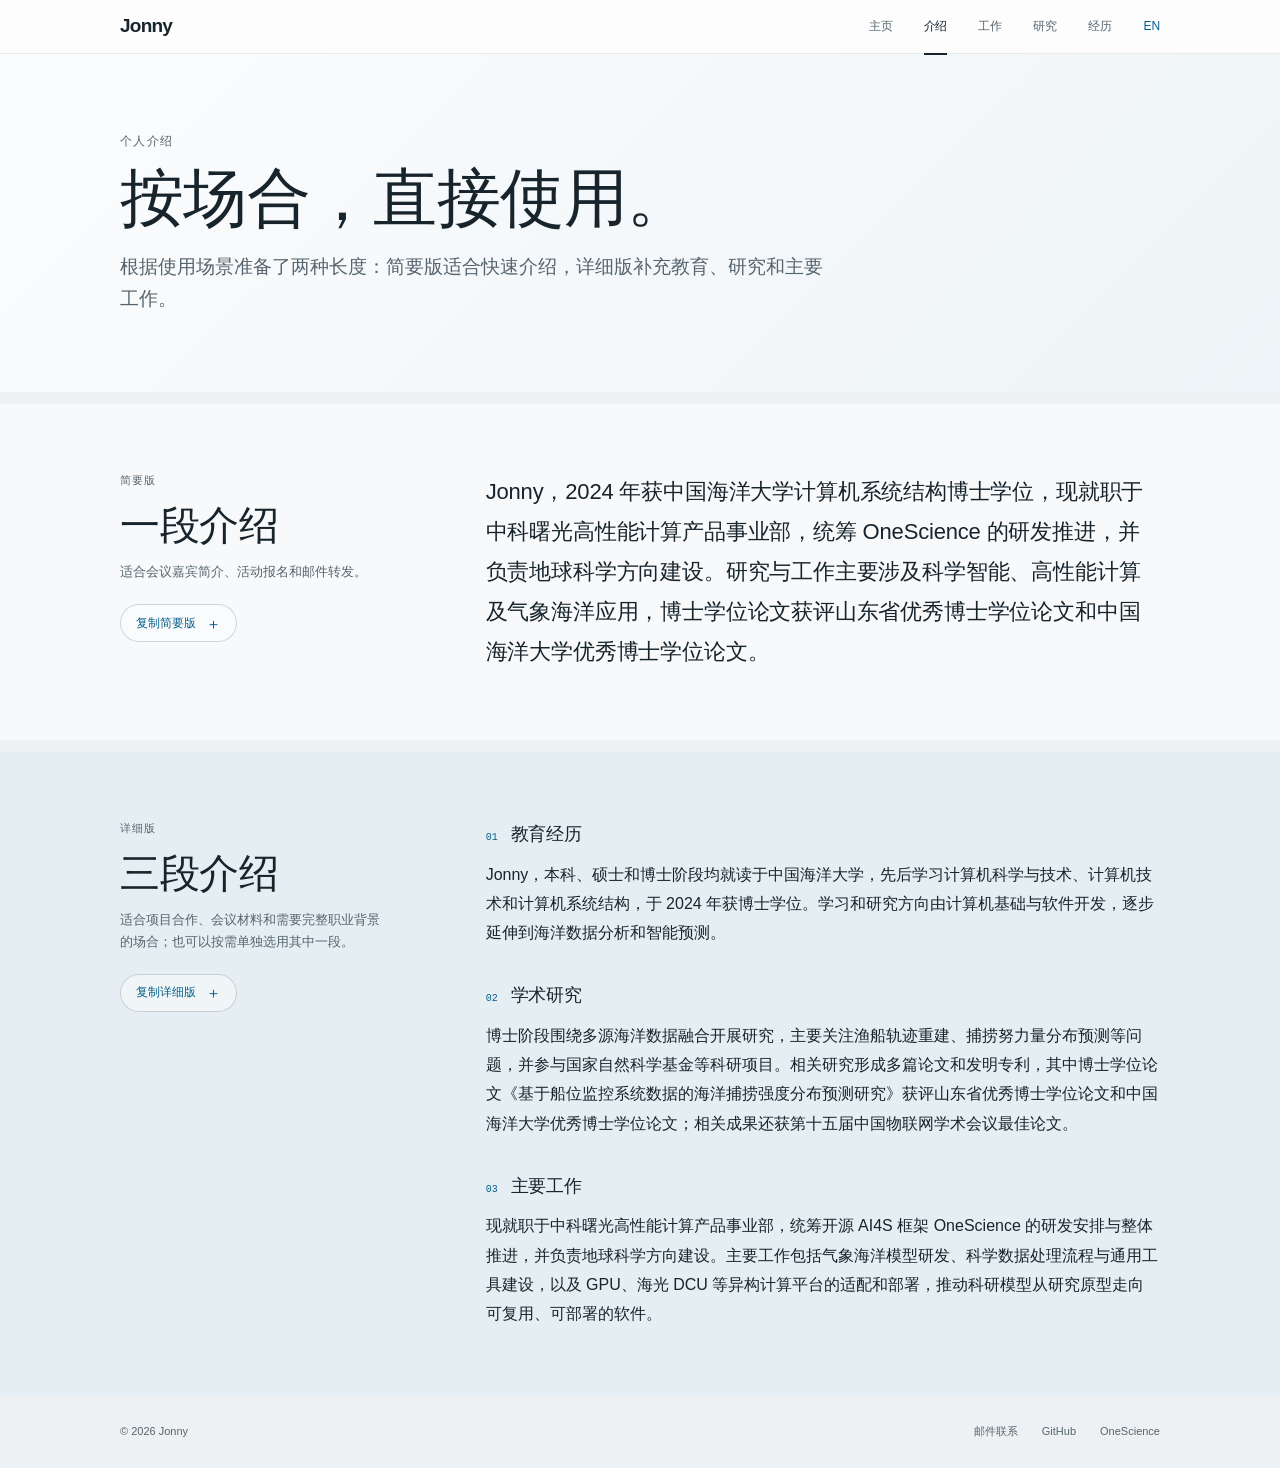
==== about/index.html @ b1bbe064 "Harmonize palette and add reusable bio" ====
<!doctype html>
<html lang="zh-CN">
  <head>
    <meta charset="utf-8">
    <meta name="viewport" content="width=device-width, initial-scale=1">
    <meta name="description" content="可直接使用的简要版与详细版个人介绍，涵盖教育经历、学术研究和主要工作。">
    <meta name="author" content="Jonny">
    <meta name="theme-color" content="#eef1f3">
    <title>个人介绍｜Jonny</title>
    <link rel="canonical" href="https://zhaozhongningouc.github.io/about/">
    <link rel="alternate" hreflang="en" href="https://zhaozhongningouc.github.io/en/about/">
    <link rel="alternate" hreflang="zh-CN" href="https://zhaozhongningouc.github.io/about/">
    <link rel="alternate" hreflang="x-default" href="https://zhaozhongningouc.github.io/about/">

    <link rel="stylesheet" href="/assets/css/styles.css">
    <meta property="og:type" content="website">
    <meta property="og:url" content="https://zhaozhongningouc.github.io/about/">
    <meta property="og:title" content="个人介绍｜Jonny">
    <meta property="og:description" content="可直接使用的简要版与详细版个人介绍，涵盖教育经历、学术研究和主要工作。">
    <meta property="og:image" content="https://zhaozhongningouc.github.io/assets/images/og-v4.png">
    <meta property="og:image:width" content="1200">
    <meta property="og:image:height" content="630">
    <meta property="og:locale" content="zh_CN">
    <meta property="og:locale:alternate" content="en_US">
    <meta name="twitter:card" content="summary_large_image">
    <meta name="twitter:title" content="个人介绍｜Jonny">
    <meta name="twitter:description" content="可直接使用的简要版与详细版个人介绍，涵盖教育经历、学术研究和主要工作。">
    <meta name="twitter:image" content="https://zhaozhongningouc.github.io/assets/images/og-v4.png">
    <script type="application/ld+json">{"@context":"https://schema.org","@type":"ProfilePage","name":"个人介绍｜Jonny","url":"https://zhaozhongningouc.github.io/about/","mainEntity":{"@type":"Person","name":"Jonny","url":"https://zhaozhongningouc.github.io/"}}</script>
    <script defer src="/assets/js/main.js"></script>
  </head>
  <body data-page="about" data-lang="zh">

    <a class="skip-link" href="#main-content">跳到主要内容</a>
    <header class="site-header">
      <div class="site-nav container">
        <a class="wordmark" href="/" aria-label="Jonny — 主页">Jonny</a>
        <button class="nav-toggle" type="button" aria-expanded="false" aria-controls="nav-menu">
          <span class="nav-toggle__label">菜单</span>
          <span class="nav-toggle__icon" aria-hidden="true"><i></i><i></i></span>
        </button>
        <nav class="nav-menu" id="nav-menu" aria-label="主要导航">

        <a class="nav-link" href="/">
          主页
        </a>
        <a class="nav-link" href="/about/" aria-current="page">
          介绍
        </a>
        <a class="nav-link" href="/work/">
          工作
        </a>
        <a class="nav-link" href="/research/">
          研究
        </a>
        <a class="nav-link" href="/experience/">
          经历
        </a>
          <a class="language-link" href="/en/about/" hreflang="en" aria-label="切换到英文版">EN</a>
        </nav>
      </div>
    </header>

    <main class="about-main" id="main-content">
      <header class="about-hero">
        <div class="container about-hero__inner">
          <p class="eyebrow">个人介绍</p>
          <h1>按场合，直接使用。</h1>
          <p>根据使用场景准备了两种长度：简要版适合快速介绍，详细版补充教育、研究和主要工作。</p>
        </div>
      </header>
      <section class="bio-section bio-section--brief" aria-labelledby="bio-brief-title">
        <div class="container bio-section__inner">
          <div class="bio-section__meta">
            <p class="home-card-label">简要版</p>
            <h2 id="bio-brief-title">一段介绍</h2>
            <p>适合会议嘉宾简介、活动报名和邮件转发。</p>

  <button class="copy-button" type="button" aria-controls="bio-brief-copy" data-copy-target="bio-brief-copy" data-copy-success="已复制" data-copy-failure="请选中文字复制">
    <span class="copy-button__label" aria-live="polite">复制简要版</span><span aria-hidden="true">＋</span>
  </button>
          </div>
          <div class="bio-copy bio-copy--brief" id="bio-brief-copy">
            <p data-copy-text>Jonny，2024 年获中国海洋大学计算机系统结构博士学位，现就职于中科曙光高性能计算产品事业部，统筹 OneScience 的研发推进，并负责地球科学方向建设。研究与工作主要涉及科学智能、高性能计算及气象海洋应用，博士学位论文获评山东省优秀博士学位论文和中国海洋大学优秀博士学位论文。</p>
          </div>
        </div>
      </section>
      <section class="bio-section bio-section--detailed" aria-labelledby="bio-detailed-title">
        <div class="container bio-section__inner bio-section__inner--detailed">
          <div class="bio-section__meta">
            <p class="home-card-label">详细版</p>
            <h2 id="bio-detailed-title">三段介绍</h2>
            <p>适合项目合作、会议材料和需要完整职业背景的场合；也可以按需单独选用其中一段。</p>

  <button class="copy-button" type="button" aria-controls="bio-detailed-copy" data-copy-target="bio-detailed-copy" data-copy-success="已复制" data-copy-failure="请选中文字复制">
    <span class="copy-button__label" aria-live="polite">复制详细版</span><span aria-hidden="true">＋</span>
  </button>
          </div>
          <div class="bio-copy bio-copy--detailed" id="bio-detailed-copy">
        <article class="bio-paragraph">
          <header class="bio-paragraph__heading"><span>01</span><h3>教育经历</h3></header>
          <p data-copy-text>Jonny，本科、硕士和博士阶段均就读于中国海洋大学，先后学习计算机科学与技术、计算机技术和计算机系统结构，于 2024 年获博士学位。学习和研究方向由计算机基础与软件开发，逐步延伸到海洋数据分析和智能预测。</p>
        </article>
        <article class="bio-paragraph">
          <header class="bio-paragraph__heading"><span>02</span><h3>学术研究</h3></header>
          <p data-copy-text>博士阶段围绕多源海洋数据融合开展研究，主要关注渔船轨迹重建、捕捞努力量分布预测等问题，并参与国家自然科学基金等科研项目。相关研究形成多篇论文和发明专利，其中博士学位论文《基于船位监控系统数据的海洋捕捞强度分布预测研究》获评山东省优秀博士学位论文和中国海洋大学优秀博士学位论文；相关成果还获第十五届中国物联网学术会议最佳论文。</p>
        </article>
        <article class="bio-paragraph">
          <header class="bio-paragraph__heading"><span>03</span><h3>主要工作</h3></header>
          <p data-copy-text>现就职于中科曙光高性能计算产品事业部，统筹开源 AI4S 框架 OneScience 的研发安排与整体推进，并负责地球科学方向建设。主要工作包括气象海洋模型研发、科学数据处理流程与通用工具建设，以及 GPU、海光 DCU 等异构计算平台的适配和部署，推动科研模型从研究原型走向可复用、可部署的软件。</p>
        </article></div>
        </div>
      </section>
    </main>

    <footer class="site-footer">
      <div class="container footer-inner">
        <p>© 2026 Jonny</p>
        <div class="footer-links">
          <a href="mailto:zhaozhn@sugon.com">邮件联系</a>
          <a href="https://github.com/ZhaoZhongningOUC" target="_blank" rel="noreferrer">GitHub</a>
          <a href="https://gitee.com/onescience-ai/onescience" target="_blank" rel="noreferrer">OneScience</a>
        </div>
      </div>
    </footer>
  </body>
</html>
---- assets/css/styles.css ----
:root {
  --ink: #18242c;
  --ink-secondary: #56646d;
  --ink-tertiary: #64717a;
  --line: #d2d2d7;
  --line-soft: #e8e8ed;
  --surface: #ffffff;
  --surface-muted: #eef1f3;
  --hero-start: #fbfcfd;
  --hero-end: #eef4f7;
  --panel-status: #f7f9fa;
  --panel-blue: #e5eff3;
  --panel-work: #dde8ec;
  --panel-soft: #eef1f2;
  --panel-warm: #f2eee7;
  --blue: #075f8c;
  --blue-hover: #064b70;
  --brand-red: #a9272d;
  --container: 1040px;
  --reading: 740px;
  --header-height: 54px;
  --font-sans: -apple-system, BlinkMacSystemFont, "SF Pro Text", "PingFang SC", "Hiragino Sans GB", "Segoe UI", "Microsoft YaHei UI", "Microsoft YaHei", "Noto Sans CJK SC", "Noto Sans SC", Arial, sans-serif;
  --font-display: ui-rounded, "SF Pro Rounded", "SF Pro Display", "SF Pro SC", "PingFang SC", -apple-system, BlinkMacSystemFont, "Hiragino Sans GB", "Microsoft YaHei UI", sans-serif;
  --font-zh: "SF Pro SC", "PingFang SC", -apple-system, BlinkMacSystemFont, "Hiragino Sans GB", "Microsoft YaHei UI", "Microsoft YaHei", "Noto Sans CJK SC", sans-serif;
  --font-mono: "SFMono-Regular", Consolas, "Liberation Mono", monospace;
}

*,
*::before,
*::after {
  box-sizing: border-box;
}

html {
  scroll-behavior: smooth;
  text-size-adjust: 100%;
}

body {
  margin: 0;
  background: var(--surface-muted);
  color: var(--ink);
  font-family: var(--font-sans);
  font-size: 16px;
  -webkit-font-smoothing: antialiased;
  font-synthesis: none;
  line-height: 1.6;
  text-rendering: optimizeLegibility;
}

body.menu-open {
  overflow: hidden;
}

html[lang="zh-CN"] body {
  font-family: var(--font-zh);
}

img {
  display: block;
  max-width: 100%;
}

a {
  color: inherit;
  text-decoration: none;
}

button,
input,
textarea {
  font: inherit;
}

button {
  color: inherit;
}

h1,
h2,
h3,
p,
figure,
dl,
dd,
ol,
ul {
  margin: 0;
}

.sr-only {
  position: absolute;
  width: 1px;
  height: 1px;
  overflow: hidden;
  padding: 0;
  border: 0;
  margin: -1px;
  clip: rect(0, 0, 0, 0);
  white-space: nowrap;
}

ol,
ul {
  padding: 0;
  list-style: none;
}

.container {
  width: min(calc(100% - 48px), var(--container));
  margin-inline: auto;
}

.skip-link {
  position: fixed;
  z-index: 200;
  top: 10px;
  left: 12px;
  padding: 9px 14px;
  border-radius: 8px;
  background: var(--ink);
  color: white;
  font-size: 13px;
  font-weight: 600;
  transform: translateY(-150%);
  transition: transform 160ms ease;
}

.skip-link:focus {
  transform: translateY(0);
}

:focus-visible {
  border-radius: 4px;
  outline: 3px solid rgba(0, 102, 204, 0.35);
  outline-offset: 3px;
}

.site-header {
  position: sticky;
  z-index: 100;
  top: 0;
  height: var(--header-height);
  border-bottom: 1px solid rgba(0, 0, 0, 0.08);
  background: rgba(255, 255, 255, 0.86);
  -webkit-backdrop-filter: saturate(180%) blur(18px);
  backdrop-filter: saturate(180%) blur(18px);
}

.site-nav {
  display: flex;
  height: 100%;
  align-items: center;
  justify-content: space-between;
}

.wordmark {
  color: var(--ink);
  font-size: 19px;
  font-weight: 650;
  letter-spacing: -0.04em;
}

.nav-menu {
  display: flex;
  align-items: center;
  gap: 31px;
}

.nav-link,
.language-link {
  position: relative;
  color: var(--ink-secondary);
  font-size: 12px;
  font-weight: 500;
  letter-spacing: -0.01em;
  transition: color 160ms ease;
}

.nav-link:hover,
.language-link:hover,
.nav-link[aria-current="page"] {
  color: var(--ink);
}

.nav-link[aria-current="page"]::after {
  position: absolute;
  right: 0;
  bottom: -19px;
  left: 0;
  height: 2px;
  background: var(--ink);
  content: "";
}

.language-link {
  padding-left: 1px;
  color: var(--blue);
}

.nav-toggle {
  display: none;
  align-items: center;
  gap: 9px;
  padding: 8px 0;
  border: 0;
  background: transparent;
  cursor: pointer;
  font-size: 12px;
}

.nav-toggle__icon {
  position: relative;
  display: block;
  width: 17px;
  height: 12px;
}

.nav-toggle__icon i {
  position: absolute;
  right: 0;
  width: 17px;
  height: 1px;
  background: currentColor;
  transition: transform 180ms ease, top 180ms ease;
}

.nav-toggle__icon i:first-child {
  top: 3px;
}

.nav-toggle__icon i:last-child {
  top: 9px;
}

.nav-toggle[aria-expanded="true"] .nav-toggle__icon i:first-child {
  top: 6px;
  transform: rotate(45deg);
}

.nav-toggle[aria-expanded="true"] .nav-toggle__icon i:last-child {
  top: 6px;
  transform: rotate(-45deg);
}

.eyebrow {
  color: var(--ink-secondary);
  font-size: 12px;
  font-weight: 600;
  letter-spacing: 0.11em;
  text-transform: uppercase;
}

.home-headline,
.about-hero h1,
.bio-section__meta h2,
.page-heading h1,
.section-body > h3,
.publication-group > h3,
.featured-award h3 {
  text-wrap: balance;
}

.wordmark,
.home-copy h1,
.home-headline,
.home-status-main strong,
.home-feature-copy h2,
.about-hero h1,
.bio-section__meta h2,
.bio-paragraph h3,
.page-heading h1,
.section-body > h3,
.publication-group > h3,
.featured-award h3 {
  font-family: var(--font-display);
}

html[lang="zh-CN"] .home-copy h1,
html[lang="zh-CN"] .home-headline,
html[lang="zh-CN"] .about-hero h1,
html[lang="zh-CN"] .bio-section__meta h2,
html[lang="zh-CN"] .bio-paragraph h3,
html[lang="zh-CN"] .page-heading h1,
html[lang="zh-CN"] .section-body > h3,
html[lang="zh-CN"] .research-row__content h3,
html[lang="zh-CN"] .timeline-row h3,
html[lang="zh-CN"] .program-row h3,
html[lang="zh-CN"] .award-row h3,
html[lang="zh-CN"] .featured-award h3,
html[lang="zh-CN"] .patent-row h3 {
  letter-spacing: -0.01em;
}

.home-copy {
  max-width: 760px;
  animation: fade-up 620ms both cubic-bezier(0.22, 1, 0.36, 1);
}

.home-copy h1 {
  margin-top: 13px;
  font-size: clamp(58px, 7.2vw, 78px);
  font-weight: 650;
  letter-spacing: -0.075em;
  line-height: 0.95;
}

.home-copy h1 span {
  color: var(--brand-red);
}

.home-headline {
  max-width: 620px;
  margin-top: 20px;
  font-size: clamp(25px, 3vw, 36px);
  font-weight: 560;
  letter-spacing: -0.045em;
  line-height: 1.16;
}

.home-actions,
.section-links {
  display: flex;
  flex-wrap: wrap;
  align-items: center;
  gap: 14px 25px;
  margin-top: 21px;
}

.primary-link,
.text-link {
  display: inline-flex;
  align-items: center;
  gap: 7px;
  color: var(--blue);
  font-size: 14px;
  font-weight: 520;
  transition: color 160ms ease;
}

.primary-link {
  padding: 9px 17px;
  border-radius: 999px;
  background: var(--blue);
  color: white;
}

.primary-link:hover {
  background: var(--blue-hover);
}

.text-link:hover {
  color: var(--blue-hover);
  text-decoration: underline;
  text-underline-offset: 4px;
}

.primary-link span,
.text-link span:last-child {
  transition: transform 160ms ease;
}

.primary-link:hover span,
.text-link:hover span:last-child {
  transform: translate(2px, -2px);
}

.home-portrait {
  overflow: hidden;
  width: 218px;
  aspect-ratio: 4 / 5;
  border-radius: 28px;
  background: rgba(255, 255, 255, 0.72);
  box-shadow: 0 12px 34px rgba(18, 48, 86, 0.1);
  animation: fade-up 620ms 90ms both cubic-bezier(0.22, 1, 0.36, 1);
}

.home-portrait img {
  width: 100%;
  height: 100%;
  object-fit: cover;
  object-position: 50% 35%;
}

.home-status-item {
  display: flex;
  min-height: 178px;
  flex-direction: column;
  padding: 24px 26px;
  border-radius: 22px;
  transition: background-color 180ms ease;
}

.home-status-item:hover {
  background: var(--surface-muted);
}

.home-status-main {
  margin-top: 17px;
}

.home-status-main strong {
  display: block;
  font-size: clamp(23px, 3vw, 31px);
  font-weight: 620;
  letter-spacing: -0.045em;
  line-height: 1.12;
}

html[lang="zh-CN"] .home-status-main strong {
  letter-spacing: -0.015em;
}

.home-status-main p {
  margin-top: 6px;
  color: var(--ink-secondary);
  font-size: 14px;
  line-height: 1.5;
}

.home-status-link {
  display: flex;
  align-items: center;
  justify-content: space-between;
  gap: 18px;
  margin-top: auto;
  padding-top: 20px;
  color: var(--blue);
  font-size: 12px;
  font-weight: 560;
}

.home-status-link span {
  font-size: 16px;
  transition: transform 180ms ease;
}

.home-status-item:hover .home-status-link span {
  transform: translateX(4px);
}

.home-card-label {
  color: var(--ink-secondary);
  font-size: 11px;
  font-weight: 600;
  letter-spacing: 0.08em;
  text-transform: uppercase;
}

/* Homepage: full-width editorial sections, following Apple's homepage rhythm. */
.home-main {
  display: grid;
  gap: 12px;
  background: var(--surface-muted);
}

.home-hero {
  display: block;
  min-height: 0;
  padding: 0;
  border-radius: 0;
  background: linear-gradient(135deg, var(--hero-start) 8%, var(--hero-end) 100%);
}

.home-hero__inner {
  display: grid;
  min-height: 370px;
  align-items: center;
  gap: clamp(44px, 7vw, 80px);
  grid-template-columns: minmax(0, 1fr) 218px;
  padding-block: clamp(42px, 5vw, 56px);
}

.home-status-section {
  background: var(--panel-status);
}

.home-status-row {
  display: grid;
  gap: clamp(48px, 9vw, 110px);
  grid-template-columns: repeat(2, minmax(0, 1fr));
  padding-block: 34px;
}

.home-status-item {
  min-height: 142px;
  padding: 0;
  border-radius: 0;
}

.home-status-item:hover {
  background: transparent;
}

.home-status-main {
  margin-top: 14px;
}

.home-status-main strong {
  font-weight: 620;
}

.home-status-link {
  justify-content: flex-start;
  width: fit-content;
  gap: 9px;
  padding-top: 17px;
}

.home-feature-section {
  background: var(--surface);
}

.home-feature-section--research {
  background: var(--panel-blue);
}

.home-feature-section--work {
  background: var(--panel-work);
}

.home-feature-section--recognition {
  background: var(--panel-warm);
}

.home-feature-inner {
  display: grid;
  min-height: 310px;
  align-items: center;
  gap: clamp(54px, 8vw, 100px);
  grid-template-columns: minmax(0, 0.9fr) minmax(0, 1.1fr);
  padding-block: clamp(42px, 5.2vw, 58px);
}

.home-feature-copy h2 {
  max-width: 480px;
  margin-top: 15px;
  font-size: clamp(34px, 4.5vw, 48px);
  font-weight: 620;
  letter-spacing: -0.052em;
  line-height: 1.06;
  text-wrap: balance;
}

html[lang="zh-CN"] .home-feature-copy h2 {
  letter-spacing: -0.015em;
}

.home-feature-copy > p {
  max-width: 500px;
  margin-top: 15px;
  color: var(--ink-secondary);
  font-size: 14px;
  line-height: 1.68;
}

.home-feature-link {
  display: inline-flex;
  align-items: center;
  gap: 8px;
  margin-top: 20px;
  color: var(--blue);
  font-size: 13px;
  font-weight: 560;
}

.home-feature-link span {
  font-size: 17px;
  transition: transform 180ms ease;
}

.home-feature-inner:hover .home-feature-link span {
  transform: translateX(4px);
}

.home-feature-details {
  display: grid;
  gap: clamp(24px, 4vw, 52px);
  grid-template-columns: repeat(3, minmax(0, 1fr));
}

.home-feature-stats dt {
  color: var(--blue);
  font-family: var(--font-display);
  font-size: clamp(42px, 6vw, 60px);
  font-weight: 650;
  letter-spacing: -0.06em;
  line-height: 0.95;
}

.home-feature-stats dd {
  margin-top: 10px;
  color: var(--ink-secondary);
  font-size: 12px;
  line-height: 1.45;
}

.home-feature-list li {
  display: flex;
  min-width: 0;
  flex-direction: column;
  gap: 11px;
}

.home-feature-list span {
  order: -1;
  color: var(--ink-tertiary);
  font-family: var(--font-mono);
  font-size: 10px;
}

.home-feature-list strong {
  font-size: clamp(16px, 2vw, 20px);
  font-weight: 600;
  letter-spacing: -0.025em;
  line-height: 1.38;
}

html[lang="zh-CN"] .home-feature-list strong {
  letter-spacing: -0.01em;
}

.about-main {
  display: grid;
  gap: 12px;
  background: var(--surface-muted);
}

.about-hero {
  background: linear-gradient(135deg, var(--hero-start), var(--hero-end));
}

.about-hero__inner {
  padding-block: clamp(54px, 7vw, 78px);
}

.about-hero h1 {
  max-width: 760px;
  margin-top: 15px;
  font-size: clamp(43px, 6vw, 64px);
  font-weight: 620;
  letter-spacing: -0.06em;
  line-height: 1.02;
}

.about-hero p:last-child {
  max-width: 710px;
  margin-top: 20px;
  color: var(--ink-secondary);
  font-size: clamp(16px, 2vw, 19px);
  line-height: 1.65;
}

.bio-section {
  background: var(--panel-status);
}

.bio-section--detailed {
  background: var(--panel-blue);
}

.bio-section__inner {
  display: grid;
  align-items: start;
  gap: clamp(52px, 8vw, 100px);
  grid-template-columns: minmax(190px, 0.65fr) minmax(0, 1.65fr);
  padding-block: clamp(46px, 6vw, 68px);
}

.bio-section__meta h2 {
  margin-top: 14px;
  font-size: clamp(29px, 4vw, 40px);
  font-weight: 620;
  letter-spacing: -0.045em;
  line-height: 1.08;
}

.bio-section__meta > p:not(.home-card-label) {
  max-width: 330px;
  margin-top: 14px;
  color: var(--ink-secondary);
  font-size: 13px;
  line-height: 1.65;
}

.copy-button {
  display: none;
}

.js .copy-button {
  display: inline-flex;
  min-height: 38px;
  align-items: center;
  gap: 10px;
  margin-top: 22px;
  padding: 8px 15px;
  border: 1px solid rgba(24, 36, 44, 0.18);
  border-radius: 999px;
  background: rgba(255, 255, 255, 0.42);
  color: var(--blue);
  cursor: pointer;
  font-size: 12px;
  font-weight: 560;
  transition: background-color 160ms ease, border-color 160ms ease, color 160ms ease;
}

.copy-button:hover {
  border-color: rgba(7, 95, 140, 0.34);
  background: rgba(255, 255, 255, 0.72);
  color: var(--blue-hover);
}

.copy-button:disabled {
  cursor: default;
}

.copy-button > span:last-child {
  font-size: 15px;
  line-height: 1;
}

.bio-copy {
  max-width: 760px;
}

.bio-copy--brief > p {
  font-size: clamp(18px, 2.4vw, 22px);
  letter-spacing: -0.022em;
  line-height: 1.82;
}

html[lang="zh-CN"] .bio-copy--brief > p {
  letter-spacing: -0.008em;
}

.bio-copy--detailed {
  display: grid;
  gap: 34px;
}

.bio-paragraph__heading {
  display: flex;
  align-items: baseline;
  gap: 13px;
}

.bio-paragraph__heading > span {
  color: var(--blue);
  font-family: var(--font-mono);
  font-size: 10px;
}

.bio-paragraph h3 {
  font-size: 18px;
  font-weight: 600;
  letter-spacing: -0.025em;
}

.bio-paragraph > p {
  margin-top: 11px;
  color: var(--ink);
  font-size: 16px;
  line-height: 1.82;
}

.page-heading {
  padding-top: 12px;
  background: transparent;
}

.page-heading__inner {
  max-width: var(--container);
  padding: clamp(34px, 5vw, 50px);
  border-radius: 28px;
  background: var(--surface);
  animation: fade-up 620ms both cubic-bezier(0.22, 1, 0.36, 1);
}

.page-heading--compact .page-heading__inner {
  padding-block: clamp(32px, 4vw, 42px);
}

.page-heading h1 {
  max-width: 850px;
  font-size: clamp(40px, 5.6vw, 58px);
  font-weight: 620;
  letter-spacing: -0.055em;
  line-height: 1.05;
}

.page-heading p:last-child {
  max-width: 720px;
  margin-top: 16px;
  color: var(--ink-secondary);
  font-size: clamp(16px, 1.8vw, 19px);
  letter-spacing: -0.025em;
  line-height: 1.55;
}

.resume-content {
  display: grid;
  gap: 12px;
  padding-block: 12px 48px;
}

.resume-section {
  --item-bg: var(--surface-muted);
  display: grid;
  gap: 28px;
  grid-template-columns: 150px minmax(0, 1fr);
  padding: clamp(28px, 4vw, 40px);
  border: 0;
  border-radius: 28px;
  background: var(--surface);
  scroll-margin-top: calc(var(--header-height) + 14px);
  animation: fade-up 560ms both cubic-bezier(0.22, 1, 0.36, 1);
}

.panel--white {
  background: var(--surface);
}

.panel--blue {
  --item-bg: rgba(255, 255, 255, 0.68);
  background: var(--panel-blue);
}

.panel--soft {
  --item-bg: rgba(255, 255, 255, 0.72);
  background: var(--panel-soft);
}

.resume-section:nth-child(2) {
  animation-delay: 70ms;
}

.resume-section:nth-child(3) {
  animation-delay: 110ms;
}

.resume-section:nth-child(4) {
  animation-delay: 150ms;
}

.section-label {
  color: var(--ink-secondary);
  font-size: 11px;
  font-weight: 600;
  letter-spacing: 0.06em;
  text-transform: uppercase;
}

.section-body {
  min-width: 0;
  max-width: none;
}

.section-body > h3,
.publication-group > h3 {
  font-size: clamp(28px, 3.5vw, 38px);
  font-weight: 600;
  letter-spacing: -0.052em;
  line-height: 1.08;
}

.section-lead {
  margin-top: 16px;
  color: var(--ink-secondary);
  font-size: 17px;
  letter-spacing: -0.018em;
  line-height: 1.7;
}

.organization-line {
  display: flex;
  align-items: center;
  gap: 8px;
  margin-top: 12px;
  color: var(--ink-secondary);
  font-size: 13px;
}

.organization-line strong {
  color: var(--ink);
  font-weight: 560;
}

.role-block {
  display: grid;
  gap: 16px;
  grid-template-columns: 96px minmax(0, 1fr);
  margin-top: 22px;
  padding: 18px;
  border: 0;
  border-radius: 17px;
  background: var(--item-bg);
}

.role-block > span {
  color: var(--ink-secondary);
  font-size: 12px;
}

.role-block p {
  font-size: 15px;
  line-height: 1.7;
}

.fact-list {
  display: grid;
  gap: 8px;
  margin-top: 24px;
  grid-template-columns: repeat(3, minmax(0, 1fr));
}

.fact-item {
  padding: 16px;
  border-radius: 16px;
  background: var(--item-bg);
}

.fact-item + .fact-item {
  padding-left: 16px;
  border-left: 0;
}

.fact-item dt {
  font-size: 21px;
  font-weight: 560;
  letter-spacing: -0.035em;
}

.fact-item dd {
  margin-top: 4px;
  color: var(--ink-secondary);
  font-size: 11px;
}

.simple-list,
.research-list,
.patent-list,
.program-list,
.award-list {
  display: grid;
  gap: 8px;
  border: 0;
}

.simple-row {
  display: grid;
  gap: 25px;
  grid-template-columns: 38px 1fr;
  padding: 17px 18px;
  border: 0;
  border-radius: 17px;
  background: var(--item-bg);
}

.simple-row > span {
  padding-top: 3px;
  color: var(--ink-tertiary);
  font-family: var(--font-mono);
  font-size: 10px;
}

.simple-row strong {
  font-size: 18px;
  font-weight: 560;
  letter-spacing: -0.025em;
}

.simple-row p {
  margin-top: 5px;
  color: var(--ink-secondary);
  font-size: 14px;
  line-height: 1.6;
}

.domain-plain-list {
  display: grid;
  gap: 8px;
  border: 0;
  grid-template-columns: repeat(2, minmax(0, 1fr));
}

.domain-plain-list li {
  padding: 15px 17px;
  border: 0;
  border-radius: 15px;
  background: var(--item-bg);
  color: var(--ink-secondary);
  font-size: 14px;
}

.domain-plain-list li:nth-child(odd) {
  padding-right: 17px;
}

.domain-plain-list li:nth-child(even) {
  padding-left: 17px;
  border-left: 0;
}

.research-overview {
  display: grid;
  gap: 8px;
  border: 0;
  grid-template-columns: repeat(3, minmax(0, 1fr));
}

.research-overview > div {
  padding: 17px 18px;
  border-radius: 16px;
  background: var(--item-bg);
}

.research-overview > div + div {
  padding-left: 18px;
  border-left: 0;
}

.research-overview dt {
  font-size: 27px;
  font-weight: 590;
  letter-spacing: -0.04em;
  line-height: 1.1;
}

.research-overview dd {
  margin-top: 4px;
  color: var(--ink-secondary);
  font-size: 11px;
  line-height: 1.45;
}

.citation-note {
  margin: 10px 0 18px;
  color: var(--ink-tertiary);
  font-size: 11px;
  line-height: 1.55;
}

.citation-note a {
  color: var(--blue);
}

.citation-note a:hover {
  text-decoration: underline;
  text-underline-offset: 3px;
}

.research-row {
  display: grid;
  gap: 28px;
  grid-template-columns: 105px 1fr;
  padding: 20px;
  border: 0;
  border-radius: 18px;
  background: var(--item-bg);
}

.research-row__meta {
  display: flex;
  flex-direction: column;
  gap: 4px;
  color: var(--ink-secondary);
  font-size: 11px;
}

.research-row__meta span:first-child {
  color: var(--ink);
  font-family: var(--font-mono);
}

.research-row__content h3,
.timeline-row h3,
.program-row h3,
.award-row h3,
.patent-row h3 {
  font-size: 20px;
  font-weight: 580;
  letter-spacing: -0.035em;
  line-height: 1.3;
}

.research-row__title {
  margin-top: 7px;
  color: var(--ink-secondary);
  font-size: 12px;
  line-height: 1.55;
}

.research-row__content > p:not(.research-row__title) {
  margin-top: 14px;
  color: var(--ink-secondary);
  font-size: 14px;
  line-height: 1.7;
}

.research-impact {
  display: inline-flex;
  align-items: center;
  gap: 6px;
  margin-top: 13px;
  color: var(--ink-secondary);
  font-size: 12px;
  font-weight: 520;
  transition: color 160ms ease;
}

.research-impact:hover {
  color: var(--blue);
}

.research-row .section-links {
  margin-top: 16px;
}

.publication-group + .publication-group {
  margin-top: 12px;
}

.publication-group {
  padding: 20px;
  border-radius: 18px;
  background: var(--item-bg);
}

.publication-group > h3 {
  display: flex;
  align-items: baseline;
  justify-content: space-between;
  padding: 0 4px 11px;
  border: 0;
  font-size: 25px;
}

.publication-group > h3 span {
  color: var(--ink-tertiary);
  font-family: var(--font-mono);
  font-size: 11px;
  font-weight: 400;
}

.publication-row {
  display: grid;
  align-items: start;
  gap: 22px;
  grid-template-columns: 48px 1fr auto;
  padding: 14px 12px;
  border: 0;
  border-radius: 13px;
  transition: color 160ms ease, background-color 160ms ease;
}

.publication-row:hover {
  background: rgba(255, 255, 255, 0.75);
  color: var(--blue);
}

.publication-year {
  padding-top: 3px;
  color: var(--ink-tertiary);
  font-family: var(--font-mono);
  font-size: 10px;
}

.publication-copy {
  display: flex;
  flex-direction: column;
  gap: 7px;
}

.publication-copy strong {
  font-size: 15px;
  font-weight: 540;
  line-height: 1.45;
}

.publication-copy small {
  color: var(--ink-secondary);
  font-size: 11px;
  line-height: 1.5;
}

.publication-row > span:last-child {
  color: var(--ink-tertiary);
  font-size: 13px;
  transition: transform 160ms ease;
}

.publication-row:hover > span:last-child {
  transform: translate(2px, -2px);
}

.patent-row,
.program-row,
.award-row {
  display: grid;
  gap: 28px;
  grid-template-columns: 76px 1fr;
  padding: 18px;
  border: 0;
  border-radius: 17px;
  background: var(--item-bg);
}

.patent-row > span,
.program-row > span,
.award-row > span {
  padding-top: 3px;
  color: var(--ink-tertiary);
  font-family: var(--font-mono);
  font-size: 10px;
}

.patent-row p,
.program-row p,
.award-row p,
.timeline-row p {
  margin-top: 6px;
  color: var(--ink-secondary);
  font-size: 13px;
  line-height: 1.65;
}

.timeline-row {
  display: grid;
  gap: 28px;
  grid-template-columns: 105px 1fr;
  padding: 18px;
  border: 0;
  border-radius: 17px;
  background: var(--item-bg);
}

.timeline-row + .timeline-row {
  margin-top: 8px;
}

.timeline-period {
  padding-top: 3px;
  color: var(--ink-secondary);
  font-family: var(--font-mono);
  font-size: 10px;
}

.timeline-meta {
  color: var(--ink) !important;
  font-size: 12px !important;
  font-weight: 520;
}

.featured-award-grid {
  display: grid;
  gap: 12px;
  grid-template-columns: 1.08fr 0.92fr;
}

.featured-award {
  min-height: 214px;
  padding: 21px;
  border: 0;
  border-radius: 18px;
  background: var(--item-bg);
}

.featured-award--primary {
  background: #e3efff;
  box-shadow: none;
}

.featured-award--primary .featured-award__meta span:first-child {
  color: var(--blue);
}

.featured-award__meta {
  display: flex;
  align-items: center;
  justify-content: space-between;
  color: var(--ink-secondary);
  font-size: 11px;
  font-weight: 560;
}

.featured-award h3 {
  margin-top: 20px;
  font-size: 20px;
  font-weight: 590;
  letter-spacing: -0.035em;
  line-height: 1.28;
}

.featured-award p {
  margin-top: 10px;
  color: var(--ink-secondary);
  font-size: 12px;
  line-height: 1.6;
}

.featured-award small {
  display: block;
  margin-top: 13px;
  color: var(--ink-tertiary);
  font-size: 11px;
}

.award-list--compact {
  margin-top: 8px;
}

.award-list--compact .award-row {
  padding: 16px 18px;
}

.earlier-recognition {
  margin-top: 14px;
  color: var(--ink-secondary);
  font-size: 12px;
  line-height: 1.65;
}

.site-footer {
  border: 0;
}

.footer-inner {
  display: flex;
  min-height: 72px;
  align-items: center;
  justify-content: space-between;
  gap: 30px;
  color: var(--ink-secondary);
  font-size: 11px;
}

.footer-links {
  display: flex;
  gap: 24px;
}

.footer-links a {
  transition: color 160ms ease;
}

.footer-links a:hover {
  color: var(--ink);
}

@keyframes fade-up {
  from {
    opacity: 0;
    transform: translateY(12px);
  }
  to {
    opacity: 1;
    transform: translateY(0);
  }
}

@media (max-width: 900px) {
  .home-hero__inner {
    gap: 45px;
    grid-template-columns: minmax(0, 1fr) 190px;
    padding-block: 44px;
  }

  .home-portrait {
    width: 190px;
  }

  .home-feature-inner {
    gap: 44px;
  }

  .resume-section {
    gap: 30px;
    grid-template-columns: 130px minmax(0, 1fr);
  }
}

@media (max-width: 760px) {
  .container {
    width: min(calc(100% - 36px), var(--container));
  }

  .site-header {
    height: auto;
  }

  .site-nav {
    min-height: var(--header-height);
    flex-wrap: wrap;
  }

  .nav-menu {
    display: flex;
    width: 100%;
    align-items: stretch;
    gap: 0;
    flex-direction: column;
    padding: 4px 0 12px;
  }

  .js .site-header {
    height: var(--header-height);
  }

  .js .site-nav {
    height: 100%;
    min-height: 0;
    flex-wrap: nowrap;
  }

  .js .nav-toggle {
    display: flex;
  }

  .js .nav-menu {
    position: fixed;
    z-index: 120;
    top: calc(var(--header-height) + 8px);
    right: 18px;
    left: 18px;
    width: auto;
    display: none;
    align-items: stretch;
    gap: 0;
    flex-direction: column;
    padding: 10px 18px;
    border: 1px solid var(--line-soft);
    border-radius: 18px;
    background: rgba(255, 255, 255, 0.98);
    box-shadow: 0 18px 55px rgba(0, 0, 0, 0.12);
  }

  .js .nav-menu.is-open {
    display: flex;
    animation: fade-up 180ms both ease-out;
  }

  .nav-link,
  .language-link {
    padding: 14px 2px;
    border-bottom: 0;
    font-size: 15px;
  }

  .nav-link[aria-current="page"]::after {
    display: none;
  }

  .language-link {
    border-bottom: 0;
  }

  .home-hero__inner {
    min-height: 340px;
    gap: 32px;
    grid-template-columns: minmax(0, 1fr) 155px;
    padding-block: 38px;
  }

  .home-portrait {
    width: 155px;
    border-radius: 22px;
  }

  .home-copy h1 {
    font-size: 60px;
  }

  .home-headline {
    font-size: 25px;
  }

  .home-status-row {
    gap: 40px;
    padding-block: 30px;
  }

  .home-status-item {
    min-height: 136px;
    padding: 0;
    border-radius: 0;
  }

  .home-feature-inner {
    min-height: 0;
    gap: 30px;
    grid-template-columns: 1fr;
    padding-block: 42px;
  }

  .home-feature-copy {
    max-width: 690px;
  }

  .about-hero__inner {
    padding-block: 48px;
  }

  .bio-section__inner {
    gap: 30px;
    grid-template-columns: 1fr;
    padding-block: 44px;
  }

  .bio-section__meta > p:not(.home-card-label) {
    max-width: 620px;
  }

  .page-heading__inner {
    padding: 30px;
    border-radius: 22px;
  }

  .page-heading--compact .page-heading__inner {
    padding-block: 30px;
  }

  .resume-content {
    padding-bottom: 36px;
  }

  .resume-section {
    gap: 16px;
    grid-template-columns: 1fr;
    padding: 24px;
    border-radius: 22px;
  }

  .section-label {
    color: var(--ink-tertiary);
  }

  .featured-award-grid {
    grid-template-columns: 1fr;
  }

  .featured-award {
    min-height: 0;
  }
}

@media (max-width: 560px) {
  .container {
    width: min(calc(100% - 32px), var(--container));
  }

  .home-hero__inner {
    min-height: 0;
    gap: 25px;
    grid-template-columns: 1fr;
    padding-block: 32px;
  }

  .home-portrait {
    order: -1;
    width: 126px;
    border-radius: 19px;
  }

  .home-copy h1 {
    margin-top: 10px;
    font-size: 54px;
  }

  .home-headline {
    margin-top: 18px;
    font-size: 23px;
  }

  .home-actions {
    gap: 14px 20px;
    margin-top: 22px;
  }

  .home-status-row {
    gap: 28px;
    grid-template-columns: 1fr;
    padding-block: 30px;
  }

  .home-status-item {
    min-height: 0;
    padding: 0;
    border-radius: 0;
  }

  .home-feature-inner {
    padding-block: 36px;
  }

  .home-feature-copy h2 {
    font-size: 32px;
  }

  .about-hero__inner {
    padding-block: 38px;
  }

  .about-hero h1 {
    font-size: 40px;
  }

  .about-hero p:last-child {
    margin-top: 16px;
    font-size: 16px;
  }

  .bio-section__inner {
    gap: 26px;
    padding-block: 36px;
  }

  .bio-copy--brief > p {
    font-size: 18px;
    line-height: 1.78;
  }

  .bio-copy--detailed {
    gap: 29px;
  }

  .bio-paragraph > p {
    font-size: 15px;
    line-height: 1.78;
  }

  .home-feature-list {
    gap: 20px;
    grid-template-columns: 1fr;
  }

  .page-heading h1 {
    font-size: 38px;
  }

  .page-heading__inner {
    padding: 24px;
  }

  .page-heading p:last-child {
    font-size: 16px;
  }

  .role-block,
  .research-row,
  .timeline-row,
  .program-row,
  .award-row,
  .patent-row {
    gap: 12px;
    grid-template-columns: 1fr;
  }

  .role-block {
    padding: 16px;
  }

  .fact-list {
    gap: 8px;
    grid-template-columns: 1fr;
  }

  .fact-item,
  .fact-item + .fact-item {
    padding: 14px 16px;
    border-bottom: 0;
    border-left: 0;
  }

  .domain-plain-list {
    grid-template-columns: 1fr;
  }

  .domain-plain-list li:nth-child(odd),
  .domain-plain-list li:nth-child(even) {
    padding-inline: 15px;
    border-left: 0;
  }

  .research-row__meta {
    flex-direction: row;
    gap: 12px;
  }

  .research-overview > div {
    padding: 14px;
  }

  .research-overview > div + div {
    padding-left: 14px;
  }

  .research-overview dt {
    font-size: 23px;
  }

  .research-overview dd {
    font-size: 10px;
  }

  .publication-row {
    gap: 6px 12px;
    grid-template-columns: 1fr auto;
  }

  .publication-year {
    grid-column: 1 / -1;
  }

  .timeline-period,
  .program-row > span,
  .award-row > span,
  .patent-row > span {
    margin-bottom: 2px;
  }

  .footer-inner {
    align-items: flex-start;
    flex-direction: column;
    gap: 14px;
    padding-block: 25px;
  }
}

@media (max-width: 420px) {
  .research-overview {
    grid-template-columns: repeat(3, minmax(0, 1fr));
  }

  .research-overview > div:nth-child(3) {
    padding-left: 14px;
    border-top: 0;
    border-left: 0;
    grid-column: auto;
  }

  .home-feature-stats {
    grid-template-columns: repeat(3, minmax(0, 1fr));
  }

  .home-feature-details {
    gap: 16px;
  }

  .home-feature-stats dt {
    font-size: 40px;
  }
}

@media (prefers-reduced-motion: reduce) {
  html {
    scroll-behavior: auto;
  }

  *,
  *::before,
  *::after {
    animation-duration: 0.001ms !important;
    animation-iteration-count: 1 !important;
    scroll-behavior: auto !important;
    transition-duration: 0.001ms !important;
  }
}
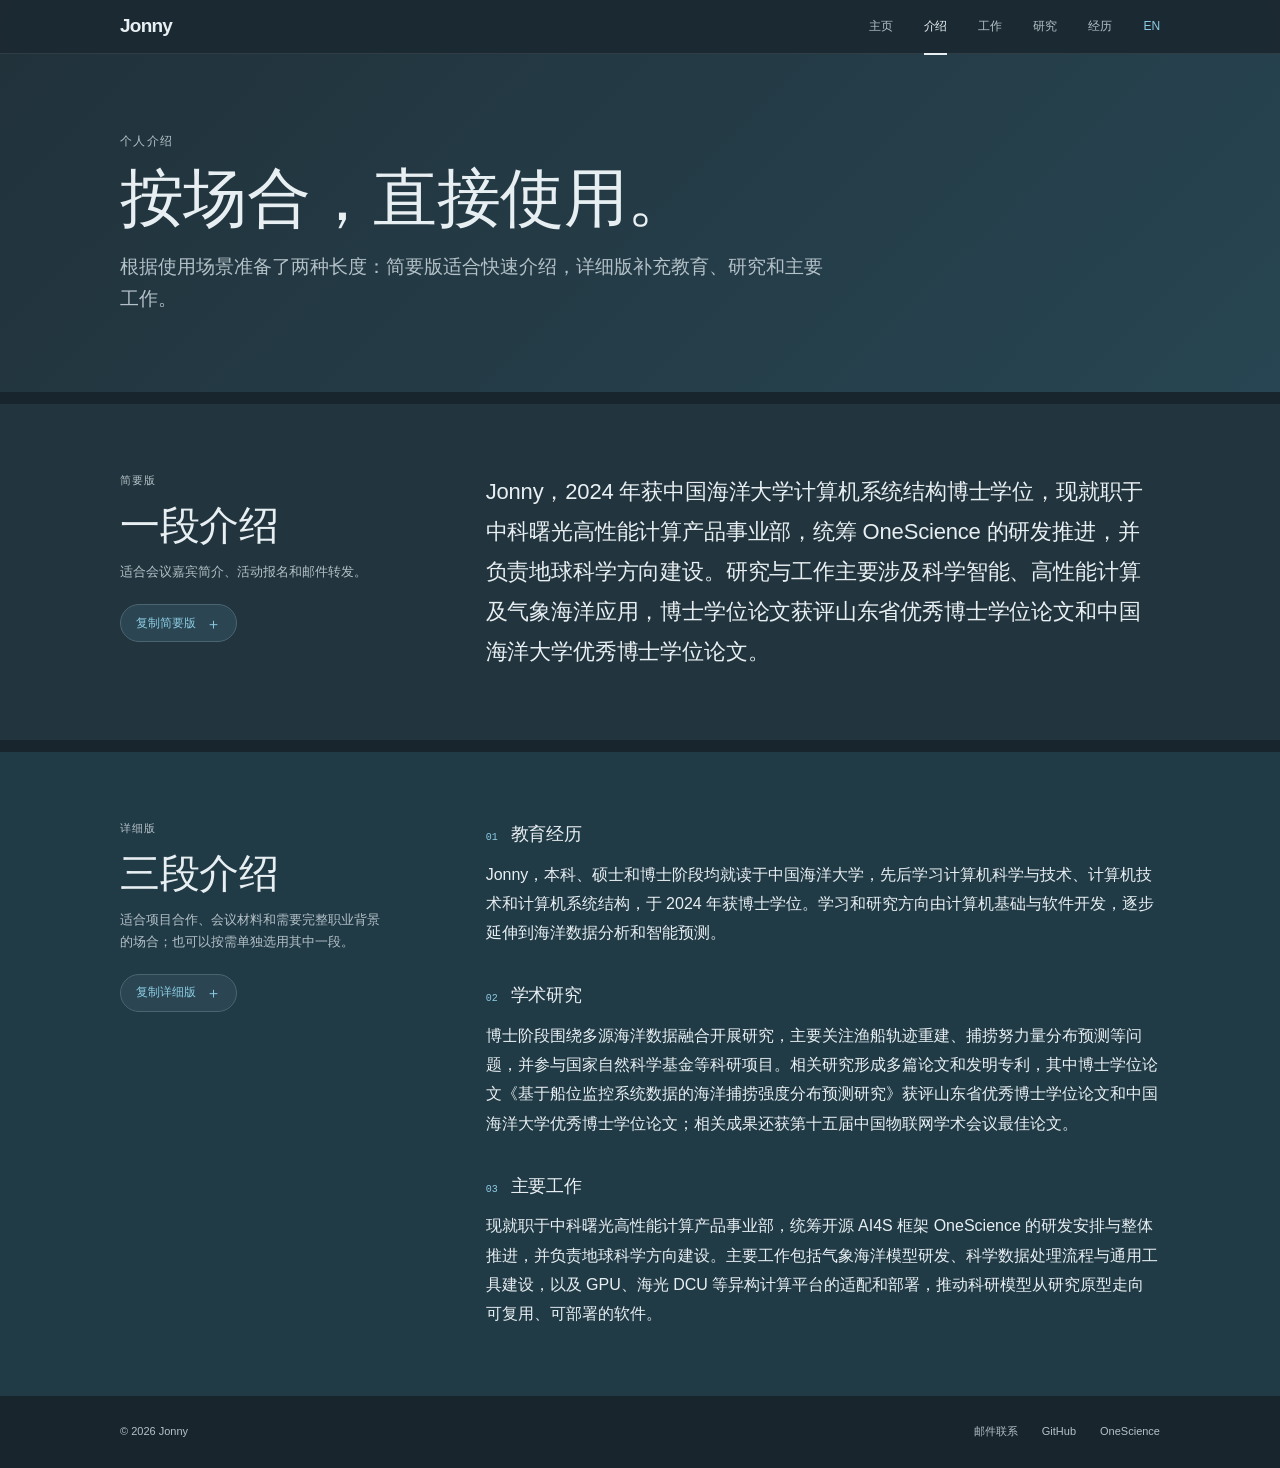
==== commit e932cab7: "Switch site to deep ocean dark theme" ====
--- a/about/index.html
+++ b/about/index.html
@@ -5,7 +5,7 @@
     <meta name="viewport" content="width=device-width, initial-scale=1">
     <meta name="description" content="可直接使用的简要版与详细版个人介绍，涵盖教育经历、学术研究和主要工作。">
     <meta name="author" content="Jonny">
-    <meta name="theme-color" content="#eef1f3">
+    <meta name="theme-color" content="#18252d">
     <title>个人介绍｜Jonny</title>
     <link rel="canonical" href="https://zhaozhongningouc.github.io/about/">
     <link rel="alternate" hreflang="en" href="https://zhaozhongningouc.github.io/en/about/">
@@ -17,7 +17,7 @@
     <meta property="og:url" content="https://zhaozhongningouc.github.io/about/">
     <meta property="og:title" content="个人介绍｜Jonny">
     <meta property="og:description" content="可直接使用的简要版与详细版个人介绍，涵盖教育经历、学术研究和主要工作。">
-    <meta property="og:image" content="https://zhaozhongningouc.github.io/assets/images/og-v4.png">
+    <meta property="og:image" content="https://zhaozhongningouc.github.io/assets/images/og-v5.png">
     <meta property="og:image:width" content="1200">
     <meta property="og:image:height" content="630">
     <meta property="og:locale" content="zh_CN">
@@ -25,7 +25,7 @@
     <meta name="twitter:card" content="summary_large_image">
     <meta name="twitter:title" content="个人介绍｜Jonny">
     <meta name="twitter:description" content="可直接使用的简要版与详细版个人介绍，涵盖教育经历、学术研究和主要工作。">
-    <meta name="twitter:image" content="https://zhaozhongningouc.github.io/assets/images/og-v4.png">
+    <meta name="twitter:image" content="https://zhaozhongningouc.github.io/assets/images/og-v5.png">
     <script type="application/ld+json">{"@context":"https://schema.org","@type":"ProfilePage","name":"个人介绍｜Jonny","url":"https://zhaozhongningouc.github.io/about/","mainEntity":{"@type":"Person","name":"Jonny","url":"https://zhaozhongningouc.github.io/"}}</script>
     <script defer src="/assets/js/main.js"></script>
   </head>
--- a/assets/css/styles.css
+++ b/assets/css/styles.css
@@ -1,21 +1,26 @@
 :root {
-  --ink: #18242c;
-  --ink-secondary: #56646d;
-  --ink-tertiary: #64717a;
-  --line: #d2d2d7;
-  --line-soft: #e8e8ed;
-  --surface: #ffffff;
-  --surface-muted: #eef1f3;
-  --hero-start: #fbfcfd;
-  --hero-end: #eef4f7;
-  --panel-status: #f7f9fa;
-  --panel-blue: #e5eff3;
-  --panel-work: #dde8ec;
-  --panel-soft: #eef1f2;
-  --panel-warm: #f2eee7;
-  --blue: #075f8c;
-  --blue-hover: #064b70;
-  --brand-red: #a9272d;
+  --ink: #e8eff2;
+  --ink-secondary: #b4c1c8;
+  --ink-tertiary: #a4b5bd;
+  --line: #445761;
+  --line-soft: #34464f;
+  --surface: #22313a;
+  --surface-muted: #18252d;
+  --surface-raised: #2b3e48;
+  --hero-start: #21323b;
+  --hero-end: #274552;
+  --panel-status: #22343d;
+  --panel-blue: #203a46;
+  --panel-work: #29414b;
+  --panel-soft: #283942;
+  --panel-warm: #3a3632;
+  --blue: #8ccce4;
+  --blue-hover: #b9e6f4;
+  --brand-red: #d8787f;
+  --on-accent: #14232b;
+  --item-hover: #304852;
+  --header-bg: rgba(29, 43, 51, 0.9);
+  --shadow: rgba(7, 15, 20, 0.38);
   --container: 1040px;
   --reading: 740px;
   --header-height: 54px;
@@ -32,6 +37,7 @@
 }
 
 html {
+  color-scheme: dark;
   scroll-behavior: smooth;
   text-size-adjust: 100%;
 }
@@ -118,8 +124,8 @@
   left: 12px;
   padding: 9px 14px;
   border-radius: 8px;
-  background: var(--ink);
-  color: white;
+  background: var(--blue);
+  color: var(--on-accent);
   font-size: 13px;
   font-weight: 600;
   transform: translateY(-150%);
@@ -132,7 +138,7 @@
 
 :focus-visible {
   border-radius: 4px;
-  outline: 3px solid rgba(0, 102, 204, 0.35);
+  outline: 3px solid rgba(140, 204, 228, 0.62);
   outline-offset: 3px;
 }
 
@@ -141,8 +147,8 @@
   z-index: 100;
   top: 0;
   height: var(--header-height);
-  border-bottom: 1px solid rgba(0, 0, 0, 0.08);
-  background: rgba(255, 255, 255, 0.86);
+  border-bottom: 1px solid rgba(255, 255, 255, 0.09);
+  background: var(--header-bg);
   -webkit-backdrop-filter: saturate(180%) blur(18px);
   backdrop-filter: saturate(180%) blur(18px);
 }
@@ -342,7 +348,7 @@
   padding: 9px 17px;
   border-radius: 999px;
   background: var(--blue);
-  color: white;
+  color: var(--on-accent);
 }
 
 .primary-link:hover {
@@ -370,8 +376,9 @@
   width: 218px;
   aspect-ratio: 4 / 5;
   border-radius: 28px;
-  background: rgba(255, 255, 255, 0.72);
-  box-shadow: 0 12px 34px rgba(18, 48, 86, 0.1);
+  border: 1px solid rgba(255, 255, 255, 0.08);
+  background: var(--surface-raised);
+  box-shadow: 0 14px 38px var(--shadow);
   animation: fade-up 620ms 90ms both cubic-bezier(0.22, 1, 0.36, 1);
 }
 
@@ -380,6 +387,7 @@
   height: 100%;
   object-fit: cover;
   object-position: 50% 35%;
+  filter: brightness(0.88) saturate(0.92);
 }
 
 .home-status-item {
@@ -694,9 +702,9 @@
   gap: 10px;
   margin-top: 22px;
   padding: 8px 15px;
-  border: 1px solid rgba(24, 36, 44, 0.18);
+  border: 1px solid #4b6570;
   border-radius: 999px;
-  background: rgba(255, 255, 255, 0.42);
+  background: #2b4652;
   color: var(--blue);
   cursor: pointer;
   font-size: 12px;
@@ -705,8 +713,8 @@
 }
 
 .copy-button:hover {
-  border-color: rgba(7, 95, 140, 0.34);
-  background: rgba(255, 255, 255, 0.72);
+  border-color: rgba(140, 204, 228, 0.58);
+  background: var(--item-hover);
   color: var(--blue-hover);
 }
 
@@ -804,7 +812,7 @@
 }
 
 .resume-section {
-  --item-bg: var(--surface-muted);
+  --item-bg: var(--surface-raised);
   display: grid;
   gap: 28px;
   grid-template-columns: 150px minmax(0, 1fr);
@@ -821,12 +829,12 @@
 }
 
 .panel--blue {
-  --item-bg: rgba(255, 255, 255, 0.68);
+  --item-bg: #294954;
   background: var(--panel-blue);
 }
 
 .panel--soft {
-  --item-bg: rgba(255, 255, 255, 0.72);
+  --item-bg: #30434b;
   background: var(--panel-soft);
 }
 
@@ -1154,7 +1162,7 @@
 }
 
 .publication-row:hover {
-  background: rgba(255, 255, 255, 0.75);
+  background: var(--item-hover);
   color: var(--blue);
 }
 
@@ -1266,7 +1274,7 @@
 }
 
 .featured-award--primary {
-  background: #e3efff;
+  background: #294b5b;
   box-shadow: none;
 }
 
@@ -1430,8 +1438,8 @@
     padding: 10px 18px;
     border: 1px solid var(--line-soft);
     border-radius: 18px;
-    background: rgba(255, 255, 255, 0.98);
-    box-shadow: 0 18px 55px rgba(0, 0, 0, 0.12);
+    background: rgba(34, 49, 58, 0.98);
+    box-shadow: 0 18px 55px var(--shadow);
   }
 
   .js .nav-menu.is-open {
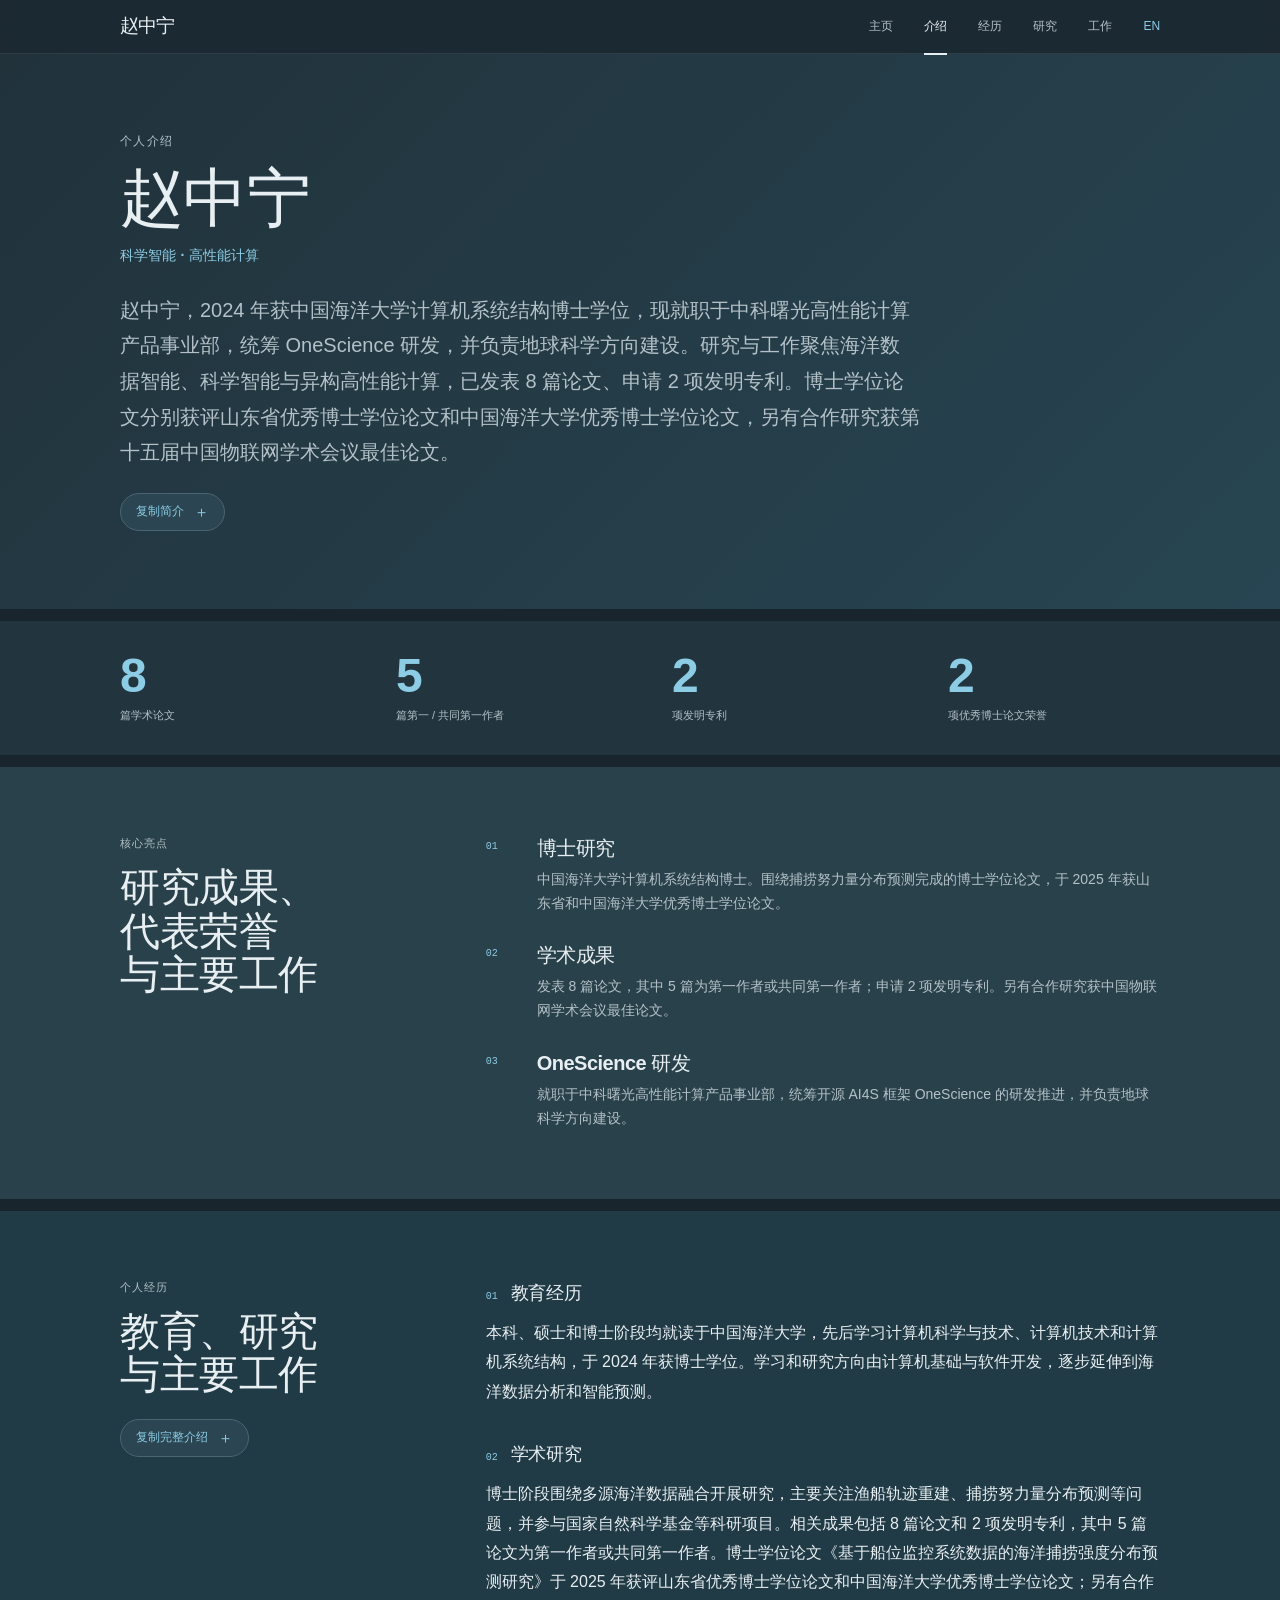
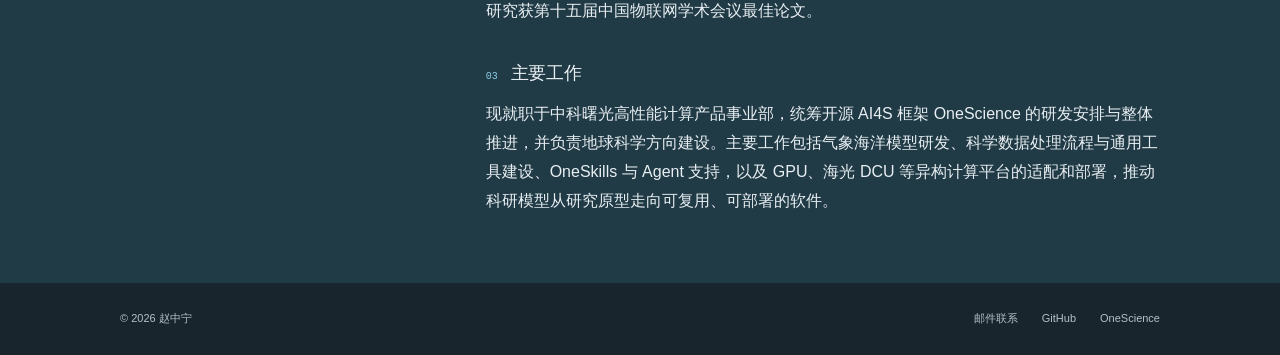
==== commit a167f58a: "Refine profile content and wide photo hero" ====
--- a/about/index.html
+++ b/about/index.html
@@ -3,10 +3,10 @@
   <head>
     <meta charset="utf-8">
     <meta name="viewport" content="width=device-width, initial-scale=1">
-    <meta name="description" content="可直接使用的简要版与详细版个人介绍，涵盖教育经历、学术研究和主要工作。">
-    <meta name="author" content="Jonny">
+    <meta name="description" content="赵中宁个人介绍，涵盖教育背景、学术成果、代表荣誉与主要工作。">
+    <meta name="author" content="赵中宁">
     <meta name="theme-color" content="#18252d">
-    <title>个人介绍｜Jonny</title>
+    <title>个人介绍｜赵中宁</title>
     <link rel="canonical" href="https://zhaozhongningouc.github.io/about/">
     <link rel="alternate" hreflang="en" href="https://zhaozhongningouc.github.io/en/about/">
     <link rel="alternate" hreflang="zh-CN" href="https://zhaozhongningouc.github.io/about/">
@@ -15,18 +15,18 @@
     <link rel="stylesheet" href="/assets/css/styles.css">
     <meta property="og:type" content="website">
     <meta property="og:url" content="https://zhaozhongningouc.github.io/about/">
-    <meta property="og:title" content="个人介绍｜Jonny">
-    <meta property="og:description" content="可直接使用的简要版与详细版个人介绍，涵盖教育经历、学术研究和主要工作。">
-    <meta property="og:image" content="https://zhaozhongningouc.github.io/assets/images/og-v5.png">
+    <meta property="og:title" content="个人介绍｜赵中宁">
+    <meta property="og:description" content="赵中宁个人介绍，涵盖教育背景、学术成果、代表荣誉与主要工作。">
+    <meta property="og:image" content="https://zhaozhongningouc.github.io/assets/images/og-v6.png">
     <meta property="og:image:width" content="1200">
     <meta property="og:image:height" content="630">
     <meta property="og:locale" content="zh_CN">
     <meta property="og:locale:alternate" content="en_US">
     <meta name="twitter:card" content="summary_large_image">
-    <meta name="twitter:title" content="个人介绍｜Jonny">
-    <meta name="twitter:description" content="可直接使用的简要版与详细版个人介绍，涵盖教育经历、学术研究和主要工作。">
-    <meta name="twitter:image" content="https://zhaozhongningouc.github.io/assets/images/og-v5.png">
-    <script type="application/ld+json">{"@context":"https://schema.org","@type":"ProfilePage","name":"个人介绍｜Jonny","url":"https://zhaozhongningouc.github.io/about/","mainEntity":{"@type":"Person","name":"Jonny","url":"https://zhaozhongningouc.github.io/"}}</script>
+    <meta name="twitter:title" content="个人介绍｜赵中宁">
+    <meta name="twitter:description" content="赵中宁个人介绍，涵盖教育背景、学术成果、代表荣誉与主要工作。">
+    <meta name="twitter:image" content="https://zhaozhongningouc.github.io/assets/images/og-v6.png">
+    <script type="application/ld+json">{"@context":"https://schema.org","@type":"ProfilePage","name":"个人介绍｜赵中宁","url":"https://zhaozhongningouc.github.io/about/","mainEntity":{"@type":"Person","name":"赵中宁","alternateName":"Jonny Chao","url":"https://zhaozhongningouc.github.io/"}}</script>
     <script defer src="/assets/js/main.js"></script>
   </head>
   <body data-page="about" data-lang="zh">
@@ -34,7 +34,7 @@
     <a class="skip-link" href="#main-content">跳到主要内容</a>
     <header class="site-header">
       <div class="site-nav container">
-        <a class="wordmark" href="/" aria-label="Jonny — 主页">Jonny</a>
+        <a class="wordmark" href="/" aria-label="赵中宁 — 主页">赵中宁</a>
         <button class="nav-toggle" type="button" aria-expanded="false" aria-controls="nav-menu">
           <span class="nav-toggle__label">菜单</span>
           <span class="nav-toggle__icon" aria-hidden="true"><i></i><i></i></span>
@@ -47,14 +47,14 @@
         <a class="nav-link" href="/about/" aria-current="page">
           介绍
         </a>
-        <a class="nav-link" href="/work/">
-          工作
+        <a class="nav-link" href="/experience/">
+          经历
         </a>
         <a class="nav-link" href="/research/">
           研究
         </a>
-        <a class="nav-link" href="/experience/">
-          经历
+        <a class="nav-link" href="/work/">
+          工作
         </a>
           <a class="language-link" href="/en/about/" hreflang="en" aria-label="切换到英文版">EN</a>
         </nav>
@@ -65,49 +65,61 @@
       <header class="about-hero">
         <div class="container about-hero__inner">
           <p class="eyebrow">个人介绍</p>
-          <h1>按场合，直接使用。</h1>
-          <p>根据使用场景准备了两种长度：简要版适合快速介绍，详细版补充教育、研究和主要工作。</p>
+          <h1>赵中宁</h1>
+          <p class="about-hero__role">科学智能 · 高性能计算</p>
+          <div class="about-hero__bio" id="bio-brief-copy"><p data-copy-text>赵中宁，2024 年获中国海洋大学计算机系统结构博士学位，现就职于中科曙光高性能计算产品事业部，统筹 OneScience 研发，并负责地球科学方向建设。研究与工作聚焦海洋数据智能、科学智能与异构高性能计算，已发表 8 篇论文、申请 2 项发明专利。博士学位论文分别获评山东省优秀博士学位论文和中国海洋大学优秀博士学位论文，另有合作研究获第十五届中国物联网学术会议最佳论文。</p></div>
+
+  <button class="copy-button" type="button" aria-controls="bio-brief-copy" data-copy-target="bio-brief-copy" data-copy-success="已复制" data-copy-failure="请选中文字复制">
+    <span class="copy-button__label" aria-live="polite">复制简介</span><span aria-hidden="true">＋</span>
+  </button>
         </div>
       </header>
-      <section class="bio-section bio-section--brief" aria-labelledby="bio-brief-title">
+      <section class="about-metrics-section" aria-label="个人成果概览">
+        <div class="container"><dl class="about-metrics"><div class="about-metric"><dt>8</dt><dd>篇学术论文</dd></div><div class="about-metric"><dt>5</dt><dd>篇第一 / 共同第一作者</dd></div><div class="about-metric"><dt>2</dt><dd>项发明专利</dd></div><div class="about-metric"><dt>2</dt><dd>项优秀博士论文荣誉</dd></div></dl></div>
+      </section>
+      <section class="bio-section bio-section--highlights" aria-labelledby="bio-highlights-title">
         <div class="container bio-section__inner">
           <div class="bio-section__meta">
-            <p class="home-card-label">简要版</p>
-            <h2 id="bio-brief-title">一段介绍</h2>
-            <p>适合会议嘉宾简介、活动报名和邮件转发。</p>
-
-  <button class="copy-button" type="button" aria-controls="bio-brief-copy" data-copy-target="bio-brief-copy" data-copy-success="已复制" data-copy-failure="请选中文字复制">
-    <span class="copy-button__label" aria-live="polite">复制简要版</span><span aria-hidden="true">＋</span>
-  </button>
+            <p class="home-card-label">核心亮点</p>
+            <h2 id="bio-highlights-title">研究成果、代表荣誉与主要工作</h2>
           </div>
-          <div class="bio-copy bio-copy--brief" id="bio-brief-copy">
-            <p data-copy-text>Jonny，2024 年获中国海洋大学计算机系统结构博士学位，现就职于中科曙光高性能计算产品事业部，统筹 OneScience 的研发推进，并负责地球科学方向建设。研究与工作主要涉及科学智能、高性能计算及气象海洋应用，博士学位论文获评山东省优秀博士学位论文和中国海洋大学优秀博士学位论文。</p>
-          </div>
+          <div class="bio-highlights">
+        <article class="bio-highlight">
+          <span>01</span>
+          <div><h3>博士研究</h3><p>中国海洋大学计算机系统结构博士。围绕捕捞努力量分布预测完成的博士学位论文，于 2025 年获山东省和中国海洋大学优秀博士学位论文。</p></div>
+        </article>
+        <article class="bio-highlight">
+          <span>02</span>
+          <div><h3>学术成果</h3><p>发表 8 篇论文，其中 5 篇为第一作者或共同第一作者；申请 2 项发明专利。另有合作研究获中国物联网学术会议最佳论文。</p></div>
+        </article>
+        <article class="bio-highlight">
+          <span>03</span>
+          <div><h3>OneScience 研发</h3><p>就职于中科曙光高性能计算产品事业部，统筹开源 AI4S 框架 OneScience 的研发推进，并负责地球科学方向建设。</p></div>
+        </article></div>
         </div>
       </section>
       <section class="bio-section bio-section--detailed" aria-labelledby="bio-detailed-title">
         <div class="container bio-section__inner bio-section__inner--detailed">
           <div class="bio-section__meta">
-            <p class="home-card-label">详细版</p>
-            <h2 id="bio-detailed-title">三段介绍</h2>
-            <p>适合项目合作、会议材料和需要完整职业背景的场合；也可以按需单独选用其中一段。</p>
+            <p class="home-card-label">个人经历</p>
+            <h2 id="bio-detailed-title">教育、研究与主要工作</h2>
 
   <button class="copy-button" type="button" aria-controls="bio-detailed-copy" data-copy-target="bio-detailed-copy" data-copy-success="已复制" data-copy-failure="请选中文字复制">
-    <span class="copy-button__label" aria-live="polite">复制详细版</span><span aria-hidden="true">＋</span>
+    <span class="copy-button__label" aria-live="polite">复制完整介绍</span><span aria-hidden="true">＋</span>
   </button>
           </div>
           <div class="bio-copy bio-copy--detailed" id="bio-detailed-copy">
         <article class="bio-paragraph">
           <header class="bio-paragraph__heading"><span>01</span><h3>教育经历</h3></header>
-          <p data-copy-text>Jonny，本科、硕士和博士阶段均就读于中国海洋大学，先后学习计算机科学与技术、计算机技术和计算机系统结构，于 2024 年获博士学位。学习和研究方向由计算机基础与软件开发，逐步延伸到海洋数据分析和智能预测。</p>
+          <p data-copy-text>本科、硕士和博士阶段均就读于中国海洋大学，先后学习计算机科学与技术、计算机技术和计算机系统结构，于 2024 年获博士学位。学习和研究方向由计算机基础与软件开发，逐步延伸到海洋数据分析和智能预测。</p>
         </article>
         <article class="bio-paragraph">
           <header class="bio-paragraph__heading"><span>02</span><h3>学术研究</h3></header>
-          <p data-copy-text>博士阶段围绕多源海洋数据融合开展研究，主要关注渔船轨迹重建、捕捞努力量分布预测等问题，并参与国家自然科学基金等科研项目。相关研究形成多篇论文和发明专利，其中博士学位论文《基于船位监控系统数据的海洋捕捞强度分布预测研究》获评山东省优秀博士学位论文和中国海洋大学优秀博士学位论文；相关成果还获第十五届中国物联网学术会议最佳论文。</p>
+          <p data-copy-text>博士阶段围绕多源海洋数据融合开展研究，主要关注渔船轨迹重建、捕捞努力量分布预测等问题，并参与国家自然科学基金等科研项目。相关成果包括 8 篇论文和 2 项发明专利，其中 5 篇论文为第一作者或共同第一作者。博士学位论文《基于船位监控系统数据的海洋捕捞强度分布预测研究》于 2025 年获评山东省优秀博士学位论文和中国海洋大学优秀博士学位论文；另有合作研究获第十五届中国物联网学术会议最佳论文。</p>
         </article>
         <article class="bio-paragraph">
           <header class="bio-paragraph__heading"><span>03</span><h3>主要工作</h3></header>
-          <p data-copy-text>现就职于中科曙光高性能计算产品事业部，统筹开源 AI4S 框架 OneScience 的研发安排与整体推进，并负责地球科学方向建设。主要工作包括气象海洋模型研发、科学数据处理流程与通用工具建设，以及 GPU、海光 DCU 等异构计算平台的适配和部署，推动科研模型从研究原型走向可复用、可部署的软件。</p>
+          <p data-copy-text>现就职于中科曙光高性能计算产品事业部，统筹开源 AI4S 框架 OneScience 的研发安排与整体推进，并负责地球科学方向建设。主要工作包括气象海洋模型研发、科学数据处理流程与通用工具建设、OneSkills 与 Agent 支持，以及 GPU、海光 DCU 等异构计算平台的适配和部署，推动科研模型从研究原型走向可复用、可部署的软件。</p>
         </article></div>
         </div>
       </section>
@@ -115,7 +127,7 @@
 
     <footer class="site-footer">
       <div class="container footer-inner">
-        <p>© 2026 Jonny</p>
+        <p>© 2026 赵中宁</p>
         <div class="footer-links">
           <a href="mailto:zhaozhn@sugon.com">邮件联系</a>
           <a href="https://github.com/ZhaoZhongningOUC" target="_blank" rel="noreferrer">GitHub</a>
--- a/assets/css/styles.css
+++ b/assets/css/styles.css
@@ -372,13 +372,15 @@
 }
 
 .home-portrait {
+  position: absolute;
+  z-index: 0;
+  inset: 0;
   overflow: hidden;
-  width: 218px;
-  aspect-ratio: 4 / 5;
-  border-radius: 28px;
-  border: 1px solid rgba(255, 255, 255, 0.08);
-  background: var(--surface-raised);
-  box-shadow: 0 14px 38px var(--shadow);
+  width: 100%;
+  border: 0;
+  border-radius: 0;
+  background: #0f171d;
+  box-shadow: none;
   animation: fade-up 620ms 90ms both cubic-bezier(0.22, 1, 0.36, 1);
 }
 
@@ -386,8 +388,8 @@
   width: 100%;
   height: 100%;
   object-fit: cover;
-  object-position: 50% 35%;
-  filter: brightness(0.88) saturate(0.92);
+  object-position: 50% 27%;
+  filter: none;
 }
 
 .home-status-item {
@@ -463,20 +465,37 @@
 }
 
 .home-hero {
-  display: block;
-  min-height: 0;
+  position: relative;
+  isolation: isolate;
+  overflow: hidden;
+  min-height: clamp(500px, 50vw, 620px);
   padding: 0;
   border-radius: 0;
-  background: linear-gradient(135deg, var(--hero-start) 8%, var(--hero-end) 100%);
+  background: #0f171d;
+}
+
+.home-hero::after {
+  position: absolute;
+  z-index: 1;
+  inset: 0;
+  background:
+    linear-gradient(90deg, rgba(15, 23, 29, 0.97) 0%, rgba(15, 23, 29, 0.91) 30%, rgba(15, 23, 29, 0.74) 51%, rgba(15, 23, 29, 0.24) 74%, rgba(15, 23, 29, 0.09) 100%),
+    linear-gradient(0deg, rgba(15, 23, 29, 0.32), transparent 44%);
+  content: "";
+  pointer-events: none;
 }
 
 .home-hero__inner {
-  display: grid;
-  min-height: 370px;
+  position: relative;
+  z-index: 2;
+  display: flex;
+  min-height: inherit;
   align-items: center;
-  gap: clamp(44px, 7vw, 80px);
-  grid-template-columns: minmax(0, 1fr) 218px;
-  padding-block: clamp(42px, 5vw, 56px);
+  padding-block: clamp(56px, 7vw, 78px);
+}
+
+.home-hero .home-copy {
+  width: min(52%, 560px);
 }
 
 .home-status-section {
@@ -651,16 +670,63 @@
   line-height: 1.02;
 }
 
-.about-hero p:last-child {
-  max-width: 710px;
-  margin-top: 20px;
-  color: var(--ink-secondary);
-  font-size: clamp(16px, 2vw, 19px);
-  line-height: 1.65;
+.about-hero__role {
+  margin-top: 13px;
+  color: var(--blue);
+  font-size: 14px;
+  font-weight: 560;
+  letter-spacing: 0.01em;
+}
+
+.about-hero__bio {
+  max-width: 800px;
+  margin-top: 26px;
+}
+
+.about-hero__bio p {
+  color: var(--ink-secondary);
+  font-size: clamp(17px, 2vw, 20px);
+  letter-spacing: -0.012em;
+  line-height: 1.78;
+}
+
+html[lang="zh-CN"] .about-hero__bio p {
+  letter-spacing: 0;
+}
+
+.about-metrics-section {
+  background: var(--panel-status);
+}
+
+.about-metrics {
+  display: grid;
+  gap: clamp(28px, 5vw, 64px);
+  grid-template-columns: repeat(4, minmax(0, 1fr));
+  padding-block: 31px;
+}
+
+.about-metric dt {
+  color: var(--blue);
+  font-family: var(--font-display);
+  font-size: clamp(34px, 4.6vw, 48px);
+  font-weight: 640;
+  letter-spacing: -0.055em;
+  line-height: 1;
+}
+
+.about-metric dd {
+  margin-top: 8px;
+  color: var(--ink-secondary);
+  font-size: 11px;
+  line-height: 1.45;
 }
 
 .bio-section {
   background: var(--panel-status);
+}
+
+.bio-section--highlights {
+  background: var(--panel-work);
 }
 
 .bio-section--detailed {
@@ -746,6 +812,40 @@
   gap: 34px;
 }
 
+.bio-highlights {
+  display: grid;
+  gap: 27px;
+}
+
+.bio-highlight {
+  display: grid;
+  align-items: start;
+  gap: 17px;
+  grid-template-columns: 34px minmax(0, 1fr);
+}
+
+.bio-highlight > span {
+  padding-top: 4px;
+  color: var(--blue);
+  font-family: var(--font-mono);
+  font-size: 10px;
+}
+
+.bio-highlight h3 {
+  font-family: var(--font-display);
+  font-size: 20px;
+  font-weight: 600;
+  letter-spacing: -0.025em;
+  line-height: 1.3;
+}
+
+.bio-highlight p {
+  margin-top: 7px;
+  color: var(--ink-secondary);
+  font-size: 14px;
+  line-height: 1.7;
+}
+
 .bio-paragraph__heading {
   display: flex;
   align-items: baseline;
@@ -1368,13 +1468,11 @@
 
 @media (max-width: 900px) {
   .home-hero__inner {
-    gap: 45px;
-    grid-template-columns: minmax(0, 1fr) 190px;
-    padding-block: 44px;
+    padding-block: 52px;
   }
 
   .home-portrait {
-    width: 190px;
+    width: 100%;
   }
 
   .home-feature-inner {
@@ -1462,16 +1560,39 @@
     border-bottom: 0;
   }
 
+  .home-hero {
+    display: flex;
+    min-height: 0;
+    flex-direction: column;
+    background: var(--surface-muted);
+  }
+
+  .home-hero::after {
+    display: none;
+  }
+
   .home-hero__inner {
-    min-height: 340px;
-    gap: 32px;
-    grid-template-columns: minmax(0, 1fr) 155px;
-    padding-block: 38px;
+    display: block;
+    min-height: 0;
+    padding-block: 34px 40px;
   }
 
   .home-portrait {
-    width: 155px;
-    border-radius: 22px;
+    position: relative;
+    inset: auto;
+    order: -1;
+    width: 100%;
+    aspect-ratio: 16 / 9;
+    border-radius: 0;
+  }
+
+  .home-portrait img {
+    object-position: center;
+  }
+
+  .home-hero .home-copy {
+    width: 100%;
+    max-width: none;
   }
 
   .home-copy h1 {
@@ -1508,6 +1629,10 @@
     padding-block: 48px;
   }
 
+  .about-metrics {
+    gap: 24px;
+  }
+
   .bio-section__inner {
     gap: 30px;
     grid-template-columns: 1fr;
@@ -1558,15 +1683,13 @@
 
   .home-hero__inner {
     min-height: 0;
-    gap: 25px;
-    grid-template-columns: 1fr;
-    padding-block: 32px;
+    padding-block: 30px 36px;
   }
 
   .home-portrait {
     order: -1;
-    width: 126px;
-    border-radius: 19px;
+    width: 100%;
+    border-radius: 0;
   }
 
   .home-copy h1 {
@@ -1612,9 +1735,22 @@
     font-size: 40px;
   }
 
-  .about-hero p:last-child {
+  .about-hero__bio {
     margin-top: 16px;
+  }
+
+  .about-hero__bio p {
     font-size: 16px;
+  }
+
+  .about-metrics {
+    gap: 25px 20px;
+    grid-template-columns: repeat(2, minmax(0, 1fr));
+    padding-block: 28px;
+  }
+
+  .about-metric dt {
+    font-size: 36px;
   }
 
   .bio-section__inner {
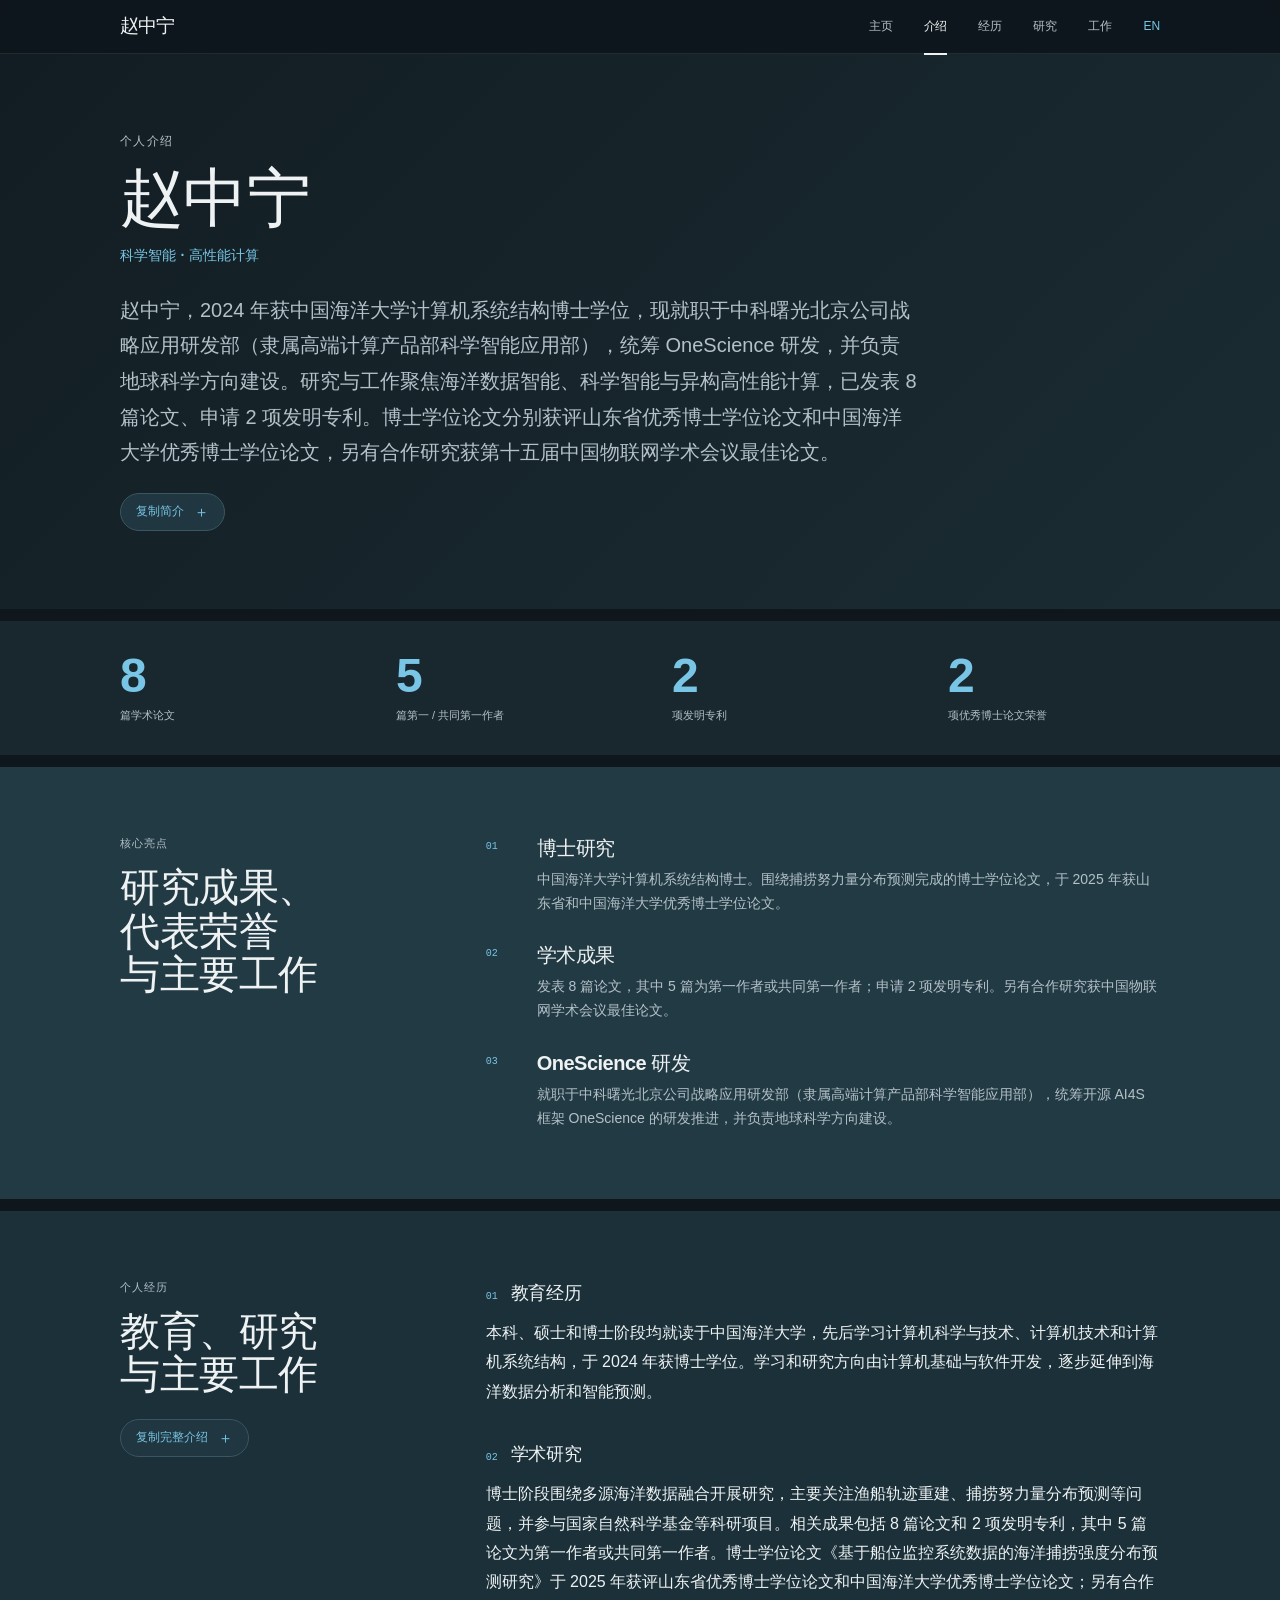
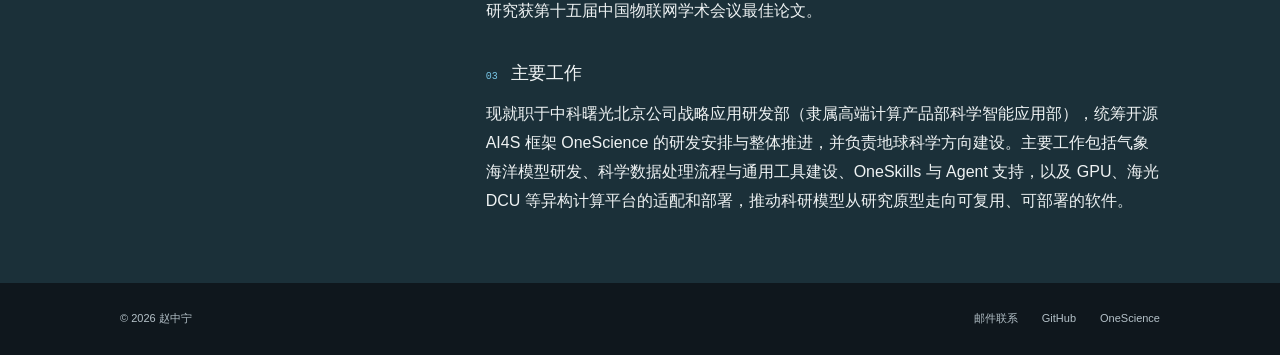
==== commit 5bb60ee6: "Darken palette and finalize profile details" ====
--- a/about/index.html
+++ b/about/index.html
@@ -5,7 +5,7 @@
     <meta name="viewport" content="width=device-width, initial-scale=1">
     <meta name="description" content="赵中宁个人介绍，涵盖教育背景、学术成果、代表荣誉与主要工作。">
     <meta name="author" content="赵中宁">
-    <meta name="theme-color" content="#18252d">
+    <meta name="theme-color" content="#0f171d">
     <title>个人介绍｜赵中宁</title>
     <link rel="canonical" href="https://zhaozhongningouc.github.io/about/">
     <link rel="alternate" hreflang="en" href="https://zhaozhongningouc.github.io/en/about/">
@@ -67,7 +67,7 @@
           <p class="eyebrow">个人介绍</p>
           <h1>赵中宁</h1>
           <p class="about-hero__role">科学智能 · 高性能计算</p>
-          <div class="about-hero__bio" id="bio-brief-copy"><p data-copy-text>赵中宁，2024 年获中国海洋大学计算机系统结构博士学位，现就职于中科曙光高性能计算产品事业部，统筹 OneScience 研发，并负责地球科学方向建设。研究与工作聚焦海洋数据智能、科学智能与异构高性能计算，已发表 8 篇论文、申请 2 项发明专利。博士学位论文分别获评山东省优秀博士学位论文和中国海洋大学优秀博士学位论文，另有合作研究获第十五届中国物联网学术会议最佳论文。</p></div>
+          <div class="about-hero__bio" id="bio-brief-copy"><p data-copy-text>赵中宁，2024 年获中国海洋大学计算机系统结构博士学位，现就职于中科曙光北京公司战略应用研发部（隶属高端计算产品部科学智能应用部），统筹 OneScience 研发，并负责地球科学方向建设。研究与工作聚焦海洋数据智能、科学智能与异构高性能计算，已发表 8 篇论文、申请 2 项发明专利。博士学位论文分别获评山东省优秀博士学位论文和中国海洋大学优秀博士学位论文，另有合作研究获第十五届中国物联网学术会议最佳论文。</p></div>
 
   <button class="copy-button" type="button" aria-controls="bio-brief-copy" data-copy-target="bio-brief-copy" data-copy-success="已复制" data-copy-failure="请选中文字复制">
     <span class="copy-button__label" aria-live="polite">复制简介</span><span aria-hidden="true">＋</span>
@@ -94,7 +94,7 @@
         </article>
         <article class="bio-highlight">
           <span>03</span>
-          <div><h3>OneScience 研发</h3><p>就职于中科曙光高性能计算产品事业部，统筹开源 AI4S 框架 OneScience 的研发推进，并负责地球科学方向建设。</p></div>
+          <div><h3>OneScience 研发</h3><p>就职于中科曙光北京公司战略应用研发部（隶属高端计算产品部科学智能应用部），统筹开源 AI4S 框架 OneScience 的研发推进，并负责地球科学方向建设。</p></div>
         </article></div>
         </div>
       </section>
@@ -119,7 +119,7 @@
         </article>
         <article class="bio-paragraph">
           <header class="bio-paragraph__heading"><span>03</span><h3>主要工作</h3></header>
-          <p data-copy-text>现就职于中科曙光高性能计算产品事业部，统筹开源 AI4S 框架 OneScience 的研发安排与整体推进，并负责地球科学方向建设。主要工作包括气象海洋模型研发、科学数据处理流程与通用工具建设、OneSkills 与 Agent 支持，以及 GPU、海光 DCU 等异构计算平台的适配和部署，推动科研模型从研究原型走向可复用、可部署的软件。</p>
+          <p data-copy-text>现就职于中科曙光北京公司战略应用研发部（隶属高端计算产品部科学智能应用部），统筹开源 AI4S 框架 OneScience 的研发安排与整体推进，并负责地球科学方向建设。主要工作包括气象海洋模型研发、科学数据处理流程与通用工具建设、OneSkills 与 Agent 支持，以及 GPU、海光 DCU 等异构计算平台的适配和部署，推动科研模型从研究原型走向可复用、可部署的软件。</p>
         </article></div>
         </div>
       </section>
--- a/assets/css/styles.css
+++ b/assets/css/styles.css
@@ -1,26 +1,26 @@
 :root {
-  --ink: #e8eff2;
+  --ink: #eef2f3;
   --ink-secondary: #b4c1c8;
   --ink-tertiary: #a4b5bd;
-  --line: #445761;
-  --line-soft: #34464f;
-  --surface: #22313a;
-  --surface-muted: #18252d;
-  --surface-raised: #2b3e48;
-  --hero-start: #21323b;
-  --hero-end: #274552;
-  --panel-status: #22343d;
-  --panel-blue: #203a46;
-  --panel-work: #29414b;
-  --panel-soft: #283942;
-  --panel-warm: #3a3632;
-  --blue: #8ccce4;
-  --blue-hover: #b9e6f4;
+  --line: #344851;
+  --line-soft: #283941;
+  --surface: #18242c;
+  --surface-muted: #0f171d;
+  --surface-raised: #22323b;
+  --hero-start: #121d23;
+  --hero-end: #1b2c33;
+  --panel-status: #19272e;
+  --panel-blue: #1b3039;
+  --panel-work: #223a44;
+  --panel-soft: #202f36;
+  --panel-warm: #2b302f;
+  --blue: #78c5e5;
+  --blue-hover: #a8ddf2;
   --brand-red: #d8787f;
-  --on-accent: #14232b;
-  --item-hover: #304852;
-  --header-bg: rgba(29, 43, 51, 0.9);
-  --shadow: rgba(7, 15, 20, 0.38);
+  --on-accent: #0f171d;
+  --item-hover: #294650;
+  --header-bg: rgba(15, 23, 29, 0.92);
+  --shadow: rgba(3, 8, 11, 0.48);
   --container: 1040px;
   --reading: 740px;
   --header-height: 54px;
@@ -138,7 +138,7 @@
 
 :focus-visible {
   border-radius: 4px;
-  outline: 3px solid rgba(140, 204, 228, 0.62);
+  outline: 3px solid rgba(120, 197, 229, 0.68);
   outline-offset: 3px;
 }
 
@@ -768,9 +768,9 @@
   gap: 10px;
   margin-top: 22px;
   padding: 8px 15px;
-  border: 1px solid #4b6570;
+  border: 1px solid #3a5662;
   border-radius: 999px;
-  background: #2b4652;
+  background: #203640;
   color: var(--blue);
   cursor: pointer;
   font-size: 12px;
@@ -929,12 +929,12 @@
 }
 
 .panel--blue {
-  --item-bg: #294954;
+  --item-bg: #24414b;
   background: var(--panel-blue);
 }
 
 .panel--soft {
-  --item-bg: #30434b;
+  --item-bg: #293b42;
   background: var(--panel-soft);
 }
 
@@ -981,7 +981,8 @@
 
 .organization-line {
   display: flex;
-  align-items: center;
+  align-items: baseline;
+  flex-wrap: wrap;
   gap: 8px;
   margin-top: 12px;
   color: var(--ink-secondary);
@@ -1374,7 +1375,7 @@
 }
 
 .featured-award--primary {
-  background: #294b5b;
+  background: #274753;
   box-shadow: none;
 }
 
@@ -1536,7 +1537,7 @@
     padding: 10px 18px;
     border: 1px solid var(--line-soft);
     border-radius: 18px;
-    background: rgba(34, 49, 58, 0.98);
+    background: rgba(24, 36, 44, 0.98);
     box-shadow: 0 18px 55px var(--shadow);
   }
 
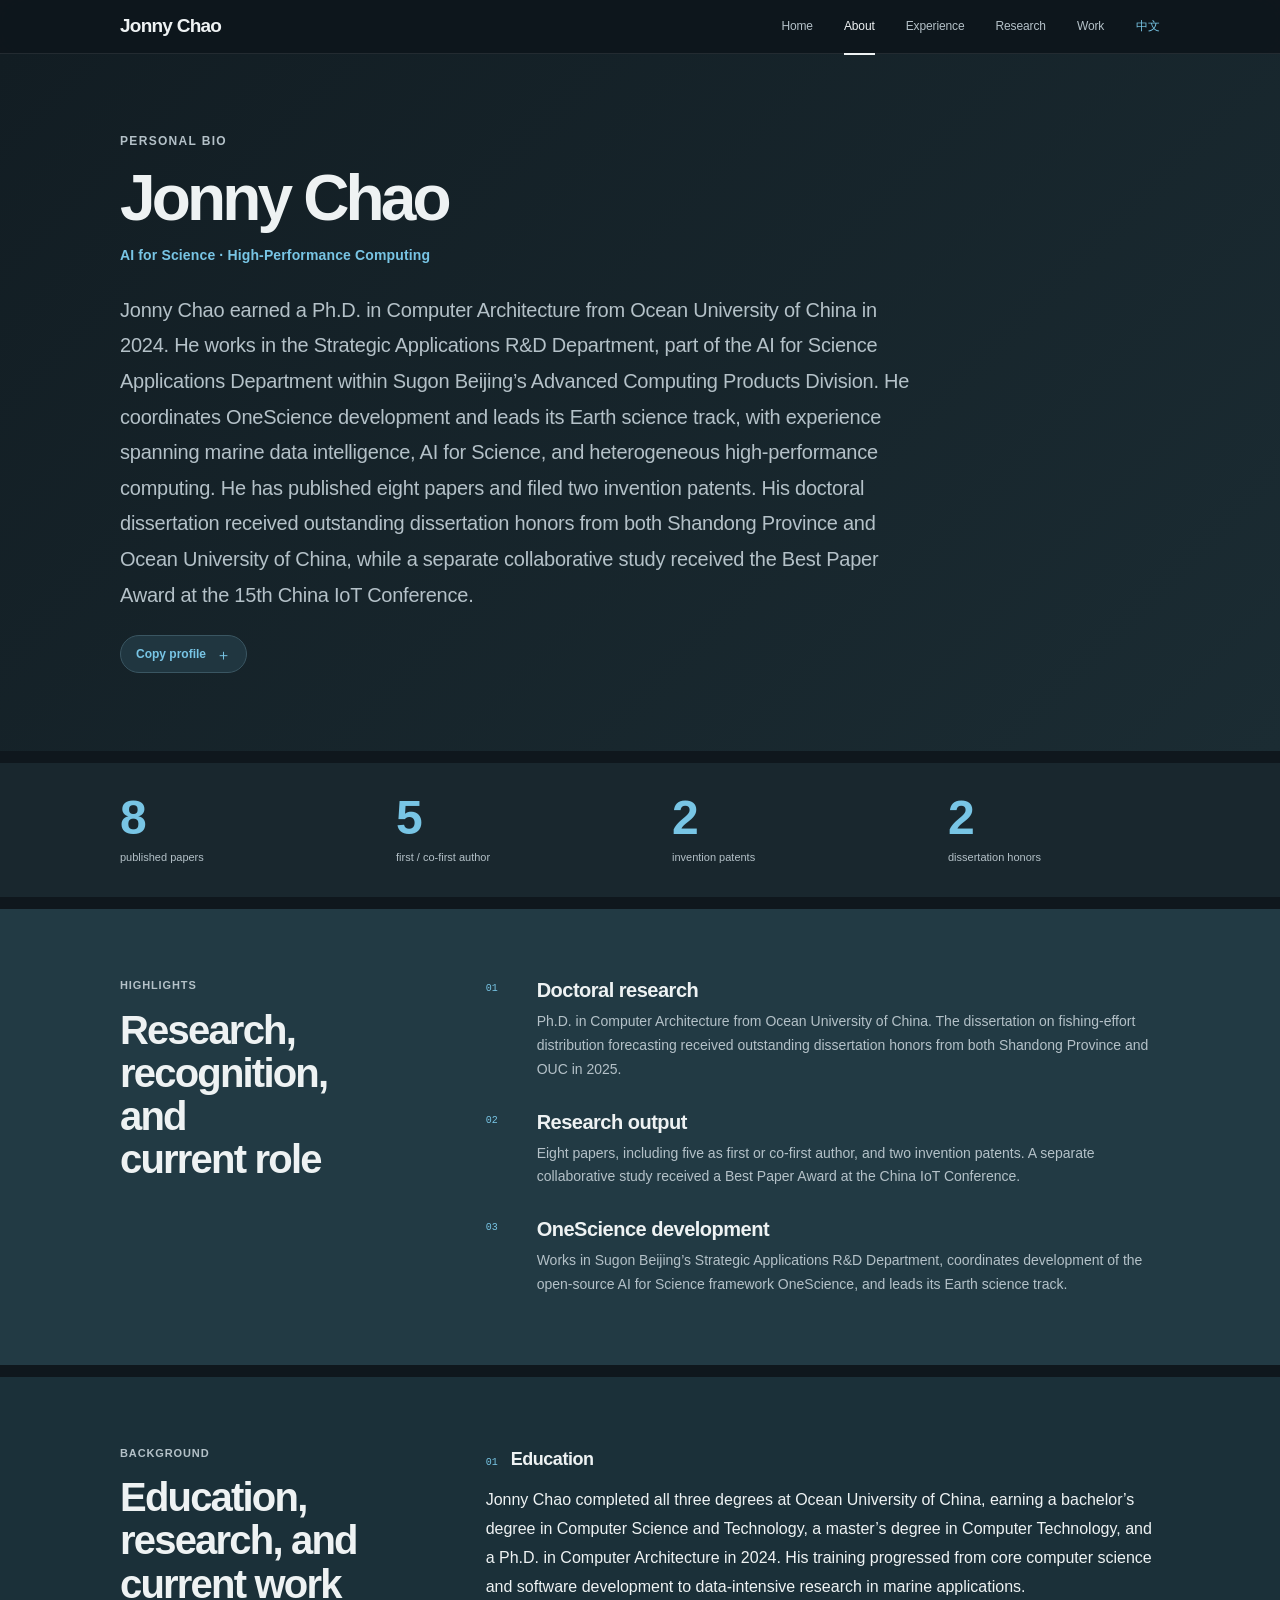
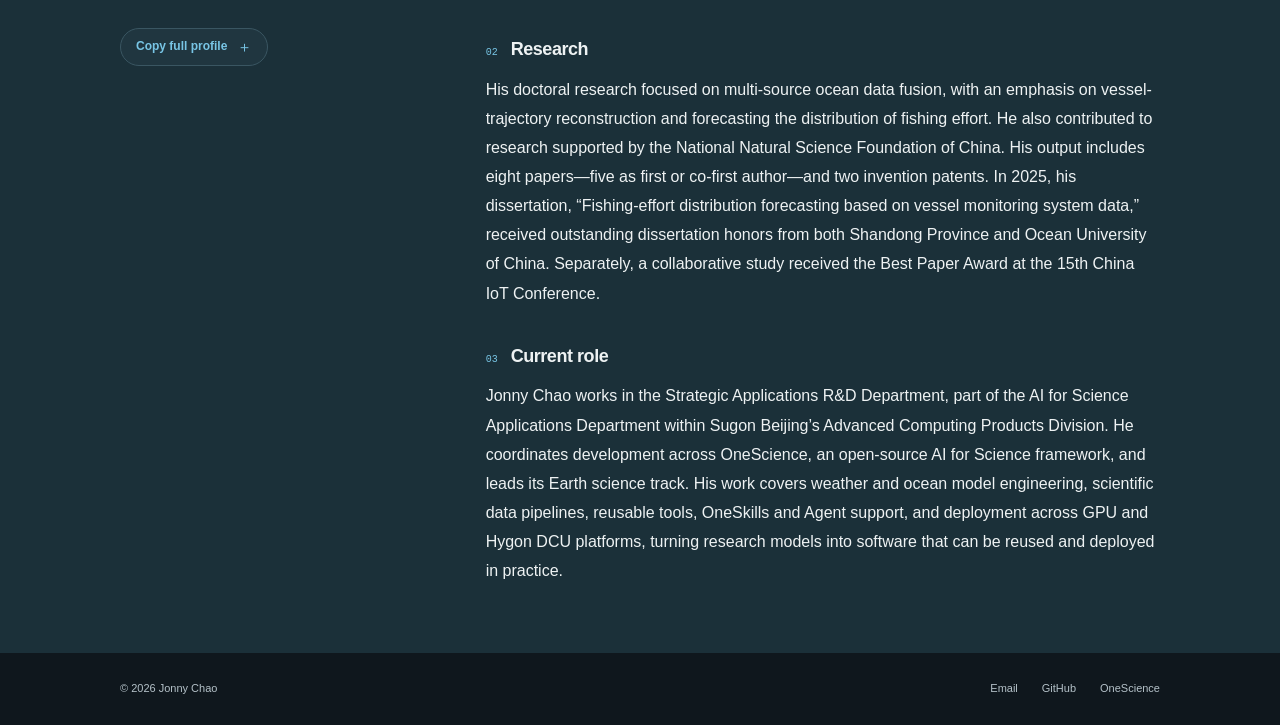
==== commit 52b95e6f: "Switch default language to English" ====
--- a/about/index.html
+++ b/about/index.html
@@ -1,62 +1,62 @@
 <!doctype html>
-<html lang="zh-CN">
+<html lang="en">
   <head>
     <meta charset="utf-8">
     <meta name="viewport" content="width=device-width, initial-scale=1">
-    <meta name="description" content="赵中宁个人介绍，涵盖教育背景、学术成果、代表荣誉与主要工作。">
-    <meta name="author" content="赵中宁">
+    <meta name="description" content="Profile of Jonny Chao, covering education, research output, recognition, and current work.">
+    <meta name="author" content="Jonny Chao">
     <meta name="theme-color" content="#0f171d">
-    <title>个人介绍｜赵中宁</title>
+    <title>About — Jonny Chao</title>
     <link rel="canonical" href="https://zhaozhongningouc.github.io/about/">
-    <link rel="alternate" hreflang="en" href="https://zhaozhongningouc.github.io/en/about/">
-    <link rel="alternate" hreflang="zh-CN" href="https://zhaozhongningouc.github.io/about/">
+    <link rel="alternate" hreflang="en" href="https://zhaozhongningouc.github.io/about/">
+    <link rel="alternate" hreflang="zh-CN" href="https://zhaozhongningouc.github.io/zh/about/">
     <link rel="alternate" hreflang="x-default" href="https://zhaozhongningouc.github.io/about/">
 
     <link rel="stylesheet" href="/assets/css/styles.css">
     <meta property="og:type" content="website">
     <meta property="og:url" content="https://zhaozhongningouc.github.io/about/">
-    <meta property="og:title" content="个人介绍｜赵中宁">
-    <meta property="og:description" content="赵中宁个人介绍，涵盖教育背景、学术成果、代表荣誉与主要工作。">
+    <meta property="og:title" content="About — Jonny Chao">
+    <meta property="og:description" content="Profile of Jonny Chao, covering education, research output, recognition, and current work.">
     <meta property="og:image" content="https://zhaozhongningouc.github.io/assets/images/og-v6.png">
     <meta property="og:image:width" content="1200">
     <meta property="og:image:height" content="630">
-    <meta property="og:locale" content="zh_CN">
-    <meta property="og:locale:alternate" content="en_US">
+    <meta property="og:locale" content="en_US">
+    <meta property="og:locale:alternate" content="zh_CN">
     <meta name="twitter:card" content="summary_large_image">
-    <meta name="twitter:title" content="个人介绍｜赵中宁">
-    <meta name="twitter:description" content="赵中宁个人介绍，涵盖教育背景、学术成果、代表荣誉与主要工作。">
+    <meta name="twitter:title" content="About — Jonny Chao">
+    <meta name="twitter:description" content="Profile of Jonny Chao, covering education, research output, recognition, and current work.">
     <meta name="twitter:image" content="https://zhaozhongningouc.github.io/assets/images/og-v6.png">
-    <script type="application/ld+json">{"@context":"https://schema.org","@type":"ProfilePage","name":"个人介绍｜赵中宁","url":"https://zhaozhongningouc.github.io/about/","mainEntity":{"@type":"Person","name":"赵中宁","alternateName":"Jonny Chao","url":"https://zhaozhongningouc.github.io/"}}</script>
+    <script type="application/ld+json">{"@context":"https://schema.org","@type":"ProfilePage","name":"About — Jonny Chao","url":"https://zhaozhongningouc.github.io/about/","mainEntity":{"@type":"Person","name":"Jonny Chao","alternateName":"赵中宁","url":"https://zhaozhongningouc.github.io/"}}</script>
     <script defer src="/assets/js/main.js"></script>
   </head>
-  <body data-page="about" data-lang="zh">
+  <body data-page="about" data-lang="en">
 
-    <a class="skip-link" href="#main-content">跳到主要内容</a>
+    <a class="skip-link" href="#main-content">Skip to content</a>
     <header class="site-header">
       <div class="site-nav container">
-        <a class="wordmark" href="/" aria-label="赵中宁 — 主页">赵中宁</a>
+        <a class="wordmark" href="/" aria-label="Jonny Chao — Home">Jonny Chao</a>
         <button class="nav-toggle" type="button" aria-expanded="false" aria-controls="nav-menu">
-          <span class="nav-toggle__label">菜单</span>
+          <span class="nav-toggle__label">Menu</span>
           <span class="nav-toggle__icon" aria-hidden="true"><i></i><i></i></span>
         </button>
-        <nav class="nav-menu" id="nav-menu" aria-label="主要导航">
+        <nav class="nav-menu" id="nav-menu" aria-label="Primary navigation">
 
         <a class="nav-link" href="/">
-          主页
+          Home
         </a>
         <a class="nav-link" href="/about/" aria-current="page">
-          介绍
+          About
         </a>
         <a class="nav-link" href="/experience/">
-          经历
+          Experience
         </a>
         <a class="nav-link" href="/research/">
-          研究
+          Research
         </a>
         <a class="nav-link" href="/work/">
-          工作
+          Work
         </a>
-          <a class="language-link" href="/en/about/" hreflang="en" aria-label="切换到英文版">EN</a>
+          <a class="language-link" href="/zh/about/" hreflang="zh-CN" aria-label="切换为中文">中文</a>
         </nav>
       </div>
     </header>
@@ -64,62 +64,62 @@
     <main class="about-main" id="main-content">
       <header class="about-hero">
         <div class="container about-hero__inner">
-          <p class="eyebrow">个人介绍</p>
-          <h1>赵中宁</h1>
-          <p class="about-hero__role">科学智能 · 高性能计算</p>
-          <div class="about-hero__bio" id="bio-brief-copy"><p data-copy-text>赵中宁，2024 年获中国海洋大学计算机系统结构博士学位，现就职于中科曙光北京公司战略应用研发部（隶属高端计算产品部科学智能应用部），统筹 OneScience 研发，并负责地球科学方向建设。研究与工作聚焦海洋数据智能、科学智能与异构高性能计算，已发表 8 篇论文、申请 2 项发明专利。博士学位论文分别获评山东省优秀博士学位论文和中国海洋大学优秀博士学位论文，另有合作研究获第十五届中国物联网学术会议最佳论文。</p></div>
+          <p class="eyebrow">PERSONAL BIO</p>
+          <h1>Jonny Chao</h1>
+          <p class="about-hero__role">AI for Science · High-Performance Computing</p>
+          <div class="about-hero__bio" id="bio-brief-copy"><p data-copy-text>Jonny Chao earned a Ph.D. in Computer Architecture from Ocean University of China in 2024. He works in the Strategic Applications R&amp;D Department, part of the AI for Science Applications Department within Sugon Beijing’s Advanced Computing Products Division. He coordinates OneScience development and leads its Earth science track, with experience spanning marine data intelligence, AI for Science, and heterogeneous high-performance computing. He has published eight papers and filed two invention patents. His doctoral dissertation received outstanding dissertation honors from both Shandong Province and Ocean University of China, while a separate collaborative study received the Best Paper Award at the 15th China IoT Conference.</p></div>
 
-  <button class="copy-button" type="button" aria-controls="bio-brief-copy" data-copy-target="bio-brief-copy" data-copy-success="已复制" data-copy-failure="请选中文字复制">
-    <span class="copy-button__label" aria-live="polite">复制简介</span><span aria-hidden="true">＋</span>
+  <button class="copy-button" type="button" aria-controls="bio-brief-copy" data-copy-target="bio-brief-copy" data-copy-success="Copied" data-copy-failure="Select the text to copy">
+    <span class="copy-button__label" aria-live="polite">Copy profile</span><span aria-hidden="true">＋</span>
   </button>
         </div>
       </header>
-      <section class="about-metrics-section" aria-label="个人成果概览">
-        <div class="container"><dl class="about-metrics"><div class="about-metric"><dt>8</dt><dd>篇学术论文</dd></div><div class="about-metric"><dt>5</dt><dd>篇第一 / 共同第一作者</dd></div><div class="about-metric"><dt>2</dt><dd>项发明专利</dd></div><div class="about-metric"><dt>2</dt><dd>项优秀博士论文荣誉</dd></div></dl></div>
+      <section class="about-metrics-section" aria-label="Profile highlights">
+        <div class="container"><dl class="about-metrics"><div class="about-metric"><dt>8</dt><dd>published papers</dd></div><div class="about-metric"><dt>5</dt><dd>first / co-first author</dd></div><div class="about-metric"><dt>2</dt><dd>invention patents</dd></div><div class="about-metric"><dt>2</dt><dd>dissertation honors</dd></div></dl></div>
       </section>
       <section class="bio-section bio-section--highlights" aria-labelledby="bio-highlights-title">
         <div class="container bio-section__inner">
           <div class="bio-section__meta">
-            <p class="home-card-label">核心亮点</p>
-            <h2 id="bio-highlights-title">研究成果、代表荣誉与主要工作</h2>
+            <p class="home-card-label">Highlights</p>
+            <h2 id="bio-highlights-title">Research, recognition, and current role</h2>
           </div>
           <div class="bio-highlights">
         <article class="bio-highlight">
           <span>01</span>
-          <div><h3>博士研究</h3><p>中国海洋大学计算机系统结构博士。围绕捕捞努力量分布预测完成的博士学位论文，于 2025 年获山东省和中国海洋大学优秀博士学位论文。</p></div>
+          <div><h3>Doctoral research</h3><p>Ph.D. in Computer Architecture from Ocean University of China. The dissertation on fishing-effort distribution forecasting received outstanding dissertation honors from both Shandong Province and OUC in 2025.</p></div>
         </article>
         <article class="bio-highlight">
           <span>02</span>
-          <div><h3>学术成果</h3><p>发表 8 篇论文，其中 5 篇为第一作者或共同第一作者；申请 2 项发明专利。另有合作研究获中国物联网学术会议最佳论文。</p></div>
+          <div><h3>Research output</h3><p>Eight papers, including five as first or co-first author, and two invention patents. A separate collaborative study received a Best Paper Award at the China IoT Conference.</p></div>
         </article>
         <article class="bio-highlight">
           <span>03</span>
-          <div><h3>OneScience 研发</h3><p>就职于中科曙光北京公司战略应用研发部（隶属高端计算产品部科学智能应用部），统筹开源 AI4S 框架 OneScience 的研发推进，并负责地球科学方向建设。</p></div>
+          <div><h3>OneScience development</h3><p>Works in Sugon Beijing’s Strategic Applications R&amp;D Department, coordinates development of the open-source AI for Science framework OneScience, and leads its Earth science track.</p></div>
         </article></div>
         </div>
       </section>
       <section class="bio-section bio-section--detailed" aria-labelledby="bio-detailed-title">
         <div class="container bio-section__inner bio-section__inner--detailed">
           <div class="bio-section__meta">
-            <p class="home-card-label">个人经历</p>
-            <h2 id="bio-detailed-title">教育、研究与主要工作</h2>
+            <p class="home-card-label">Background</p>
+            <h2 id="bio-detailed-title">Education, research, and current work</h2>
 
-  <button class="copy-button" type="button" aria-controls="bio-detailed-copy" data-copy-target="bio-detailed-copy" data-copy-success="已复制" data-copy-failure="请选中文字复制">
-    <span class="copy-button__label" aria-live="polite">复制完整介绍</span><span aria-hidden="true">＋</span>
+  <button class="copy-button" type="button" aria-controls="bio-detailed-copy" data-copy-target="bio-detailed-copy" data-copy-success="Copied" data-copy-failure="Select the text to copy">
+    <span class="copy-button__label" aria-live="polite">Copy full profile</span><span aria-hidden="true">＋</span>
   </button>
           </div>
           <div class="bio-copy bio-copy--detailed" id="bio-detailed-copy">
         <article class="bio-paragraph">
-          <header class="bio-paragraph__heading"><span>01</span><h3>教育经历</h3></header>
-          <p data-copy-text>本科、硕士和博士阶段均就读于中国海洋大学，先后学习计算机科学与技术、计算机技术和计算机系统结构，于 2024 年获博士学位。学习和研究方向由计算机基础与软件开发，逐步延伸到海洋数据分析和智能预测。</p>
+          <header class="bio-paragraph__heading"><span>01</span><h3>Education</h3></header>
+          <p data-copy-text>Jonny Chao completed all three degrees at Ocean University of China, earning a bachelor’s degree in Computer Science and Technology, a master’s degree in Computer Technology, and a Ph.D. in Computer Architecture in 2024. His training progressed from core computer science and software development to data-intensive research in marine applications.</p>
         </article>
         <article class="bio-paragraph">
-          <header class="bio-paragraph__heading"><span>02</span><h3>学术研究</h3></header>
-          <p data-copy-text>博士阶段围绕多源海洋数据融合开展研究，主要关注渔船轨迹重建、捕捞努力量分布预测等问题，并参与国家自然科学基金等科研项目。相关成果包括 8 篇论文和 2 项发明专利，其中 5 篇论文为第一作者或共同第一作者。博士学位论文《基于船位监控系统数据的海洋捕捞强度分布预测研究》于 2025 年获评山东省优秀博士学位论文和中国海洋大学优秀博士学位论文；另有合作研究获第十五届中国物联网学术会议最佳论文。</p>
+          <header class="bio-paragraph__heading"><span>02</span><h3>Research</h3></header>
+          <p data-copy-text>His doctoral research focused on multi-source ocean data fusion, with an emphasis on vessel-trajectory reconstruction and forecasting the distribution of fishing effort. He also contributed to research supported by the National Natural Science Foundation of China. His output includes eight papers—five as first or co-first author—and two invention patents. In 2025, his dissertation, “Fishing-effort distribution forecasting based on vessel monitoring system data,” received outstanding dissertation honors from both Shandong Province and Ocean University of China. Separately, a collaborative study received the Best Paper Award at the 15th China IoT Conference.</p>
         </article>
         <article class="bio-paragraph">
-          <header class="bio-paragraph__heading"><span>03</span><h3>主要工作</h3></header>
-          <p data-copy-text>现就职于中科曙光北京公司战略应用研发部（隶属高端计算产品部科学智能应用部），统筹开源 AI4S 框架 OneScience 的研发安排与整体推进，并负责地球科学方向建设。主要工作包括气象海洋模型研发、科学数据处理流程与通用工具建设、OneSkills 与 Agent 支持，以及 GPU、海光 DCU 等异构计算平台的适配和部署，推动科研模型从研究原型走向可复用、可部署的软件。</p>
+          <header class="bio-paragraph__heading"><span>03</span><h3>Current role</h3></header>
+          <p data-copy-text>Jonny Chao works in the Strategic Applications R&amp;D Department, part of the AI for Science Applications Department within Sugon Beijing’s Advanced Computing Products Division. He coordinates development across OneScience, an open-source AI for Science framework, and leads its Earth science track. His work covers weather and ocean model engineering, scientific data pipelines, reusable tools, OneSkills and Agent support, and deployment across GPU and Hygon DCU platforms, turning research models into software that can be reused and deployed in practice.</p>
         </article></div>
         </div>
       </section>
@@ -127,9 +127,9 @@
 
     <footer class="site-footer">
       <div class="container footer-inner">
-        <p>© 2026 赵中宁</p>
+        <p>© 2026 Jonny Chao</p>
         <div class="footer-links">
-          <a href="mailto:zhaozhn@sugon.com">邮件联系</a>
+          <a href="mailto:zhaozhn@sugon.com">Email</a>
           <a href="https://github.com/ZhaoZhongningOUC" target="_blank" rel="noreferrer">GitHub</a>
           <a href="https://gitee.com/onescience-ai/onescience" target="_blank" rel="noreferrer">OneScience</a>
         </div>
